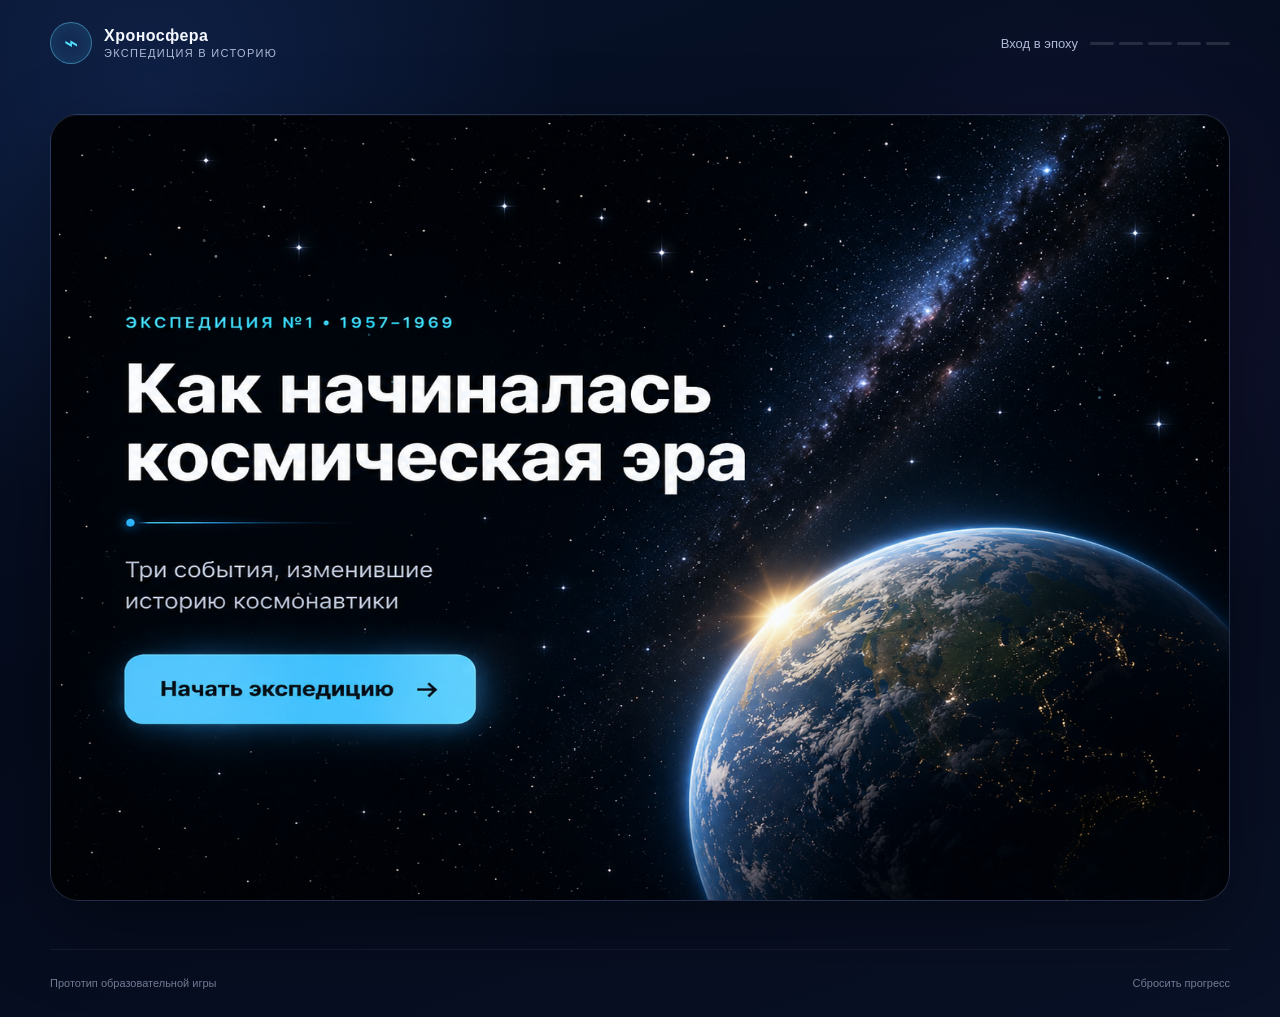
==== index.html @ ce8cab20 "feat: complete Космическая эра expedition prototype Project: Хроносфера Milestone: Первая игровая эк" ====
<!DOCTYPE html>
<html lang="ru">
<head>
  <meta charset="UTF-8">
  <meta name="viewport" content="width=device-width, initial-scale=1.0">
  <meta name="theme-color" content="#07122b">
  <meta
    name="description"
    content="Образовательное путешествие по событиям Космической эры"
  >
  <title>Космическая эра — путешествие во времени</title>
  <link rel="stylesheet" href="css/styles.css">
</head>
<body>
  <div class="space-background" aria-hidden="true">
    <span class="star-field star-field--near"></span>
    <span class="star-field star-field--far"></span>
    <span class="space-glow"></span>
  </div>

  <header class="topbar">
    <a class="brand" href="#/" aria-label="На главный экран">
      <span class="brand__mark" aria-hidden="true">⌁</span>
      <span>
        <strong>Хроносфера</strong>
        <small>экспедиция в историю</small>
      </span>
    </a>
    <div class="topbar__progress" id="header-progress" aria-live="polite"></div>
  </header>

  <main id="app" class="app" tabindex="-1"></main>

  <footer class="footer">
    <span>Прототип образовательной игры</span>
    <button class="text-button" id="reset-progress" type="button">
      Сбросить прогресс
    </button>
  </footer>

  <div
    class="toast"
    id="toast"
    role="status"
    aria-live="polite"
    aria-atomic="true"
  ></div>

  <script src="js/data.js"></script>
  <script src="js/storage.js"></script>
  <script src="js/app.js"></script>
</body>
</html>
---- css/styles.css ----
:root {
  color-scheme: dark;
  --bg: #050b1c;
  --panel: rgba(13, 25, 54, 0.82);
  --panel-strong: #101f42;
  --line: rgba(167, 199, 255, 0.18);
  --text: #f5f8ff;
  --muted: #aebbd7;
  --blue: #76a9ff;
  --cyan: #52e1ff;
  --violet: #a687ff;
  --gold: #ffd56a;
  --success: #65e6b4;
  --danger: #ff8f9d;
  --shadow: 0 28px 80px rgba(0, 0, 0, 0.35);
  --radius: 28px;
  --radius-small: 16px;
  font-family:
    Inter, "Segoe UI", Roboto, Helvetica, Arial, sans-serif;
}

* {
  box-sizing: border-box;
}

html {
  min-width: 320px;
  min-height: 100%;
  background: var(--bg);
}

body {
  min-height: 100vh;
  margin: 0;
  overflow-x: hidden;
  color: var(--text);
  background:
    radial-gradient(circle at 12% 10%, rgba(48, 92, 190, 0.2), transparent 28%),
    radial-gradient(circle at 85% 30%, rgba(107, 70, 190, 0.14), transparent 26%),
    linear-gradient(160deg, #07132b 0%, #050b1c 48%, #091126 100%);
}

button,
a {
  font: inherit;
}

button {
  color: inherit;
}

button:focus-visible,
a:focus-visible {
  outline: 3px solid var(--cyan);
  outline-offset: 3px;
}

.space-background {
  position: fixed;
  z-index: -1;
  inset: 0;
  overflow: hidden;
  pointer-events: none;
}

.star-field,
.star-field::before,
.star-field::after {
  position: absolute;
  inset: 0;
  content: "";
  background-repeat: repeat;
}

.star-field--near {
  opacity: 0.72;
  background-image:
    radial-gradient(circle, white 0 1px, transparent 1.5px),
    radial-gradient(circle, #8eeaff 0 1px, transparent 1.5px);
  background-position: 0 0, 60px 80px;
  background-size: 145px 145px, 210px 210px;
  animation: drift 65s linear infinite;
}

.star-field--far {
  opacity: 0.32;
  background-image: radial-gradient(circle, #fff 0 0.6px, transparent 1px);
  background-size: 70px 70px;
  animation: drift 110s linear infinite reverse;
}

.space-glow {
  position: absolute;
  width: 38rem;
  height: 38rem;
  right: -16rem;
  bottom: -18rem;
  border-radius: 50%;
  background: rgba(57, 95, 199, 0.2);
  filter: blur(70px);
}

.topbar,
.footer,
.app {
  width: min(1180px, calc(100% - 40px));
  margin-inline: auto;
}

.topbar {
  min-height: 86px;
  display: flex;
  align-items: center;
  justify-content: space-between;
  gap: 24px;
}

.brand {
  display: inline-flex;
  align-items: center;
  gap: 12px;
  color: var(--text);
  text-decoration: none;
}

.brand__mark {
  width: 42px;
  height: 42px;
  display: grid;
  place-items: center;
  border: 1px solid rgba(103, 218, 255, 0.45);
  border-radius: 50%;
  color: var(--cyan);
  background: rgba(65, 143, 219, 0.12);
  box-shadow: inset 0 0 18px rgba(82, 225, 255, 0.1);
  font-size: 24px;
}

.brand strong,
.brand small {
  display: block;
}

.brand strong {
  letter-spacing: 0.03em;
}

.brand small {
  margin-top: 2px;
  color: var(--muted);
  font-size: 11px;
  letter-spacing: 0.12em;
  text-transform: uppercase;
}

.topbar__progress {
  display: flex;
  align-items: center;
  gap: 12px;
  color: var(--muted);
  font-size: 13px;
}

.progress-track {
  display: flex;
  gap: 5px;
}

.progress-track i {
  width: 24px;
  height: 3px;
  border-radius: 4px;
  background: rgba(255, 255, 255, 0.13);
}

.progress-track i.is-active {
  background: linear-gradient(90deg, var(--blue), var(--cyan));
  box-shadow: 0 0 10px rgba(82, 225, 255, 0.3);
}

.saved-mark {
  width: 24px;
  height: 24px;
  display: grid;
  place-items: center;
  border-radius: 50%;
  color: var(--success);
  background: rgba(101, 230, 180, 0.1);
}

.app {
  min-height: calc(100vh - 154px);
  display: grid;
  align-items: center;
  padding: 28px 0 48px;
  outline: none;
}

.panel {
  border: 1px solid var(--line);
  border-radius: var(--radius);
  background:
    linear-gradient(135deg, rgba(21, 42, 83, 0.82), rgba(9, 18, 41, 0.9));
  box-shadow: var(--shadow), inset 0 1px rgba(255, 255, 255, 0.04);
  backdrop-filter: blur(18px);
}

.panel--hero {
  overflow: hidden;
}

.hero {
  position: relative;
  min-height: 580px;
  display: grid;
  grid-template-columns: 1.08fr 0.92fr;
  align-items: center;
  padding: clamp(34px, 6vw, 76px);
}

.hero::before {
  position: absolute;
  width: 30rem;
  height: 30rem;
  top: -16rem;
  left: -10rem;
  border-radius: 50%;
  content: "";
  background: rgba(43, 124, 255, 0.14);
  filter: blur(35px);
}

.hero__content {
  position: relative;
  z-index: 2;
}

.eyebrow {
  margin: 0 0 14px;
  color: var(--cyan);
  font-size: 12px;
  font-weight: 750;
  letter-spacing: 0.16em;
  text-transform: uppercase;
}

h1,
h2,
h3,
p {
  text-wrap: pretty;
}

h1,
h2,
h3 {
  margin-top: 0;
}

.hero h1 {
  max-width: 650px;
  margin-bottom: 18px;
  font-size: clamp(46px, 7vw, 82px);
  line-height: 0.98;
  letter-spacing: -0.045em;
}

.hero__subtitle {
  max-width: 610px;
  margin: 0 0 18px;
  color: #d9e4fb;
  font-size: clamp(19px, 2.2vw, 26px);
  line-height: 1.35;
}

.hero__intro {
  max-width: 590px;
  margin: 0 0 32px;
  color: var(--muted);
  font-size: 16px;
  line-height: 1.65;
}

.button {
  min-height: 50px;
  display: inline-flex;
  align-items: center;
  justify-content: center;
  gap: 12px;
  padding: 0 24px;
  border: 1px solid transparent;
  border-radius: 14px;
  cursor: pointer;
  font-weight: 750;
  line-height: 1.2;
  transition:
    transform 180ms ease,
    box-shadow 180ms ease,
    border-color 180ms ease,
    background 180ms ease;
}

.button:hover {
  transform: translateY(-2px);
}

.button:active {
  transform: translateY(0);
}

.button--primary {
  color: #061020;
  background: linear-gradient(135deg, #f8fbff, #80e6ff);
  box-shadow: 0 12px 32px rgba(82, 191, 255, 0.2);
}

.button--primary:hover {
  box-shadow: 0 16px 38px rgba(82, 191, 255, 0.32);
}

.button--secondary {
  border-color: rgba(160, 195, 255, 0.28);
  background: rgba(90, 132, 206, 0.1);
}

.button--secondary:hover {
  border-color: rgba(160, 195, 255, 0.5);
  background: rgba(90, 132, 206, 0.18);
}

.button--signal {
  color: #061020;
  background: linear-gradient(135deg, var(--gold), #fff0a8);
  box-shadow: 0 12px 36px rgba(255, 213, 106, 0.16);
}

.button--large {
  min-height: 58px;
  padding-inline: 30px;
  border-radius: 16px;
}

.button--compact {
  min-height: 42px;
  flex: 0 0 auto;
  padding-inline: 18px;
  color: var(--text);
  border-color: rgba(255, 255, 255, 0.15);
  background: rgba(255, 255, 255, 0.07);
}

.journey-summary {
  display: flex;
  flex-wrap: wrap;
  gap: 22px;
  margin-top: 34px;
  color: var(--muted);
  font-size: 13px;
}

.journey-summary span {
  display: flex;
  align-items: baseline;
  gap: 6px;
}

.journey-summary b {
  color: var(--text);
  font-size: 18px;
}

.portal {
  position: relative;
  width: min(33vw, 390px);
  aspect-ratio: 1;
  justify-self: center;
  display: grid;
  place-items: center;
  isolation: isolate;
}

.portal::before {
  position: absolute;
  inset: 11%;
  border-radius: 50%;
  content: "";
  background:
    radial-gradient(circle, rgba(116, 226, 255, 0.24), rgba(42, 57, 132, 0.17) 42%, transparent 70%);
  filter: blur(7px);
  box-shadow:
    0 0 90px rgba(91, 164, 255, 0.26),
    inset 0 0 55px rgba(134, 92, 255, 0.2);
}

.portal__ring {
  position: absolute;
  border-radius: 50%;
}

.portal__ring--outer {
  inset: 3%;
  border: 1px solid rgba(104, 219, 255, 0.42);
  box-shadow:
    inset 0 0 20px rgba(82, 225, 255, 0.18),
    0 0 16px rgba(82, 225, 255, 0.14);
  animation: spin 18s linear infinite;
}

.portal__ring--outer::before,
.portal__ring--outer::after {
  position: absolute;
  width: 10px;
  height: 10px;
  border-radius: 50%;
  content: "";
  background: var(--cyan);
  box-shadow: 0 0 14px var(--cyan);
}

.portal__ring--outer::before {
  top: 12%;
  left: 17%;
}

.portal__ring--outer::after {
  right: 4%;
  bottom: 29%;
}

.portal__ring--inner {
  inset: 18%;
  border: 8px double rgba(137, 143, 255, 0.25);
  border-left-color: rgba(82, 225, 255, 0.65);
  border-right-color: rgba(166, 135, 255, 0.65);
  animation: spin 10s linear infinite reverse;
}

.portal__core {
  position: relative;
  width: 45%;
  aspect-ratio: 1;
  display: grid;
  place-content: center;
  border: 1px solid rgba(255, 255, 255, 0.12);
  border-radius: 50%;
  text-align: center;
  background: radial-gradient(circle at 38% 32%, #244b88, #09142e 68%);
  box-shadow:
    inset -20px -22px 35px rgba(0, 0, 0, 0.25),
    0 0 40px rgba(87, 151, 255, 0.25);
}

.portal__core span,
.portal__core small {
  display: block;
}

.portal__core span {
  color: #fff;
  font-size: clamp(32px, 4vw, 52px);
  font-weight: 800;
  letter-spacing: -0.04em;
}

.portal__core small {
  margin-top: 4px;
  color: var(--cyan);
  font-size: 10px;
  letter-spacing: 0.12em;
  text-transform: uppercase;
}

.portal__satellite {
  position: absolute;
  top: 8%;
  right: 20%;
  color: var(--gold);
  filter: drop-shadow(0 0 8px rgba(255, 213, 106, 0.8));
  animation: float 4s ease-in-out infinite;
}

.learning-layout {
  width: 100%;
  display: grid;
  grid-template-columns: minmax(0, 0.9fr) minmax(430px, 1.1fr);
  align-items: center;
  gap: clamp(36px, 7vw, 90px);
}

.event-copy h1 {
  max-width: 630px;
  margin-bottom: 22px;
  font-size: clamp(34px, 4.5vw, 58px);
  line-height: 1.07;
  letter-spacing: -0.035em;
}

.event-copy > p {
  max-width: 620px;
  margin: 0;
  color: #c7d3ec;
  font-size: clamp(17px, 1.8vw, 20px);
  line-height: 1.65;
}

.event-heading {
  display: flex;
  align-items: center;
  gap: 12px;
  margin-bottom: 24px;
}

.year-chip,
.step-chip,
.question-type {
  display: inline-flex;
  align-items: center;
  min-height: 32px;
  padding: 0 12px;
  border-radius: 999px;
  font-size: 12px;
  font-weight: 750;
  letter-spacing: 0.07em;
  text-transform: uppercase;
}

.year-chip {
  color: #091126;
  background: var(--gold);
}

.step-chip,
.question-type {
  color: var(--cyan);
  border: 1px solid rgba(82, 225, 255, 0.2);
  background: rgba(82, 225, 255, 0.07);
}

.learning-action {
  margin-top: 32px;
}

.action-prompt {
  margin-bottom: 14px;
  color: var(--muted);
  font-size: 13px;
}

.discovery-card {
  max-width: 640px;
  display: flex;
  gap: 16px;
  margin-bottom: 22px;
  padding: 18px;
  border: 1px solid rgba(101, 230, 180, 0.22);
  border-radius: var(--radius-small);
  background: rgba(70, 180, 151, 0.08);
  animation: reveal 450ms ease both;
}

.discovery-card__icon {
  flex: 0 0 auto;
  color: var(--success);
  font-size: 22px;
}

.discovery-card small {
  display: block;
  margin-bottom: 5px;
  color: var(--success);
  font-size: 11px;
  font-weight: 750;
  letter-spacing: 0.1em;
  text-transform: uppercase;
}

.discovery-card p {
  margin: 0;
  color: #dbe8ef;
  line-height: 1.5;
}

.visual-column {
  min-width: 0;
}

.event-visual {
  position: relative;
  min-height: 500px;
  overflow: hidden;
  border: 1px solid var(--line);
  border-radius: var(--radius);
  background:
    radial-gradient(circle at 62% 30%, rgba(85, 122, 214, 0.18), transparent 28%),
    linear-gradient(145deg, rgba(17, 35, 73, 0.88), rgba(6, 12, 29, 0.96));
  box-shadow: var(--shadow);
  isolation: isolate;
}

.visual-stars {
  position: absolute;
  inset: 0;
  opacity: 0.75;
  background-image:
    radial-gradient(circle, #fff 0 1px, transparent 1.4px),
    radial-gradient(circle, #9cf2ff 0 1px, transparent 1.5px);
  background-position: 15px 24px, 70px 110px;
  background-size: 120px 120px, 190px 190px;
}

.earth {
  position: absolute;
  width: 300px;
  height: 300px;
  right: -42px;
  bottom: -60px;
  border-radius: 50%;
  background:
    radial-gradient(ellipse at 36% 28%, #93e4dc 0 5%, transparent 6%),
    radial-gradient(ellipse at 55% 57%, #4bba95 0 9%, transparent 10%),
    radial-gradient(ellipse at 35% 53%, #6dccaa 0 13%, transparent 14%),
    radial-gradient(circle at 38% 32%, #55b9e8, #24538c 58%, #101e49 100%);
  box-shadow:
    -18px -16px 50px rgba(76, 193, 255, 0.24),
    inset -45px -35px 55px rgba(2, 5, 20, 0.55);
}

.orbit {
  position: absolute;
  width: 410px;
  height: 210px;
  right: -56px;
  bottom: 55px;
  border: 1px solid rgba(164, 224, 255, 0.35);
  border-radius: 50%;
  transform: rotate(-27deg);
}

.satellite {
  position: absolute;
  z-index: 2;
  top: 25%;
  left: 18%;
  width: 64px;
  height: 36px;
  display: grid;
  place-items: center;
  color: var(--gold);
  border: 1px solid rgba(255, 226, 143, 0.5);
  background: #24355a;
  box-shadow: 0 0 22px rgba(255, 213, 106, 0.22);
  font-size: 27px;
  transform: rotate(-10deg);
}

.satellite::before,
.satellite::after {
  position: absolute;
  width: 44px;
  height: 24px;
  content: "";
  border: 1px solid rgba(100, 201, 255, 0.45);
  background:
    linear-gradient(90deg, transparent 47%, rgba(255, 255, 255, 0.25) 49% 51%, transparent 53%),
    #163a69;
}

.satellite::before {
  left: -48px;
}

.satellite::after {
  right: -48px;
}

.visual--satellite.is-activated .satellite {
  animation: satellite-flight 1.7s cubic-bezier(0.3, 0.7, 0.2, 1) both;
}

.satellite-lesson {
  width: 100%;
}

.satellite-scene {
  position: relative;
  width: 100%;
  min-height: clamp(590px, 74vh, 760px);
  overflow: hidden;
  border: 1px solid rgba(113, 178, 255, 0.26);
  border-radius: 32px;
  background:
    radial-gradient(circle at 64% 44%, rgba(51, 150, 255, 0.25), transparent 30%),
    radial-gradient(circle at 14% 76%, rgba(129, 78, 223, 0.17), transparent 25%),
    linear-gradient(145deg, #0a1a3c, #040916 68%);
  box-shadow:
    0 34px 100px rgba(0, 0, 0, 0.42),
    inset 0 1px rgba(255, 255, 255, 0.06);
  isolation: isolate;
}

.satellite-scene::after {
  position: absolute;
  z-index: -1;
  inset: 0;
  content: "";
  background: linear-gradient(90deg, rgba(4, 9, 22, 0.25), transparent 48%);
  pointer-events: none;
}

.scene-stars {
  position: absolute;
  z-index: -3;
  inset: 0;
  opacity: 0.8;
  background-image:
    radial-gradient(circle, #fff 0 1px, transparent 1.5px),
    radial-gradient(circle, #8deeff 0 1.2px, transparent 1.7px),
    radial-gradient(circle, rgba(255, 215, 120, 0.9) 0 0.8px, transparent 1.3px);
  background-position: 14px 22px, 68px 110px, 120px 40px;
  background-size: 138px 138px, 220px 220px, 184px 184px;
}

.scene-nebula {
  position: absolute;
  z-index: -2;
  width: 48%;
  height: 74%;
  right: -8%;
  top: -22%;
  border-radius: 50%;
  opacity: 0.45;
  background: linear-gradient(135deg, #355cc1, #843eb1);
  filter: blur(80px);
}

.scene-year {
  position: absolute;
  z-index: 4;
  top: clamp(28px, 5vw, 58px);
  left: clamp(24px, 5vw, 64px);
  pointer-events: none;
}

.scene-year small,
.scene-year strong {
  display: block;
}

.scene-year small {
  margin: 0 0 4px 8px;
  color: var(--cyan);
  font-size: 11px;
  font-weight: 800;
  letter-spacing: 0.22em;
  text-transform: uppercase;
}

.scene-year strong {
  color: #fff;
  font-size: clamp(92px, 15vw, 176px);
  font-weight: 850;
  line-height: 0.82;
  letter-spacing: -0.075em;
  text-shadow:
    0 0 35px rgba(85, 189, 255, 0.22),
    0 8px 30px rgba(0, 0, 0, 0.35);
}

.scene-earth {
  position: absolute;
  z-index: 1;
  width: clamp(360px, 49vw, 620px);
  aspect-ratio: 1;
  left: 61%;
  top: 48%;
  overflow: hidden;
  border: 2px solid rgba(169, 233, 255, 0.62);
  border-radius: 50%;
  background:
    radial-gradient(circle at 32% 22%, rgba(255, 255, 255, 0.35), transparent 3%),
    radial-gradient(circle at 37% 31%, #6ad5ef, #2478c5 53%, #102c72 78%, #071430);
  box-shadow:
    -24px -18px 80px rgba(80, 203, 255, 0.42),
    0 0 0 10px rgba(86, 206, 255, 0.035),
    0 0 90px rgba(42, 120, 255, 0.32),
    inset -80px -45px 100px rgba(2, 5, 25, 0.67);
  transform: translate(-50%, -50%);
}

.scene-earth::before {
  position: absolute;
  inset: -3%;
  border: 11px solid rgba(134, 226, 255, 0.25);
  border-radius: 50%;
  content: "";
  filter: blur(7px);
}

.scene-earth__land {
  position: absolute;
  display: block;
  background: linear-gradient(135deg, #b7db7a, #47a477 67%, #277467);
  box-shadow: inset -12px -8px 20px rgba(23, 84, 67, 0.35);
  filter: drop-shadow(0 3px 3px rgba(0, 44, 71, 0.2));
}

.scene-earth__land--one {
  width: 42%;
  height: 33%;
  top: 22%;
  left: 18%;
  border-radius: 48% 52% 56% 44% / 37% 43% 57% 63%;
  clip-path: polygon(3% 33%, 23% 4%, 56% 12%, 73% 0, 100% 22%, 79% 48%, 86% 73%, 59% 100%, 35% 79%, 8% 87%, 19% 56%);
  transform: rotate(-8deg);
}

.scene-earth__land--two {
  width: 27%;
  height: 37%;
  right: 17%;
  bottom: 16%;
  border-radius: 52% 48% 60% 40%;
  clip-path: polygon(24% 0, 87% 8%, 100% 37%, 76% 58%, 62% 100%, 29% 76%, 0 45%);
  transform: rotate(15deg);
}

.scene-earth__cloud {
  position: absolute;
  width: 70%;
  height: 24%;
  left: 3%;
  top: 37%;
  border-top: 10px solid rgba(255, 255, 255, 0.42);
  border-radius: 50%;
  opacity: 0.62;
  filter: blur(3px);
  transform: rotate(18deg);
}

.scene-orbit {
  position: absolute;
  z-index: 3;
  width: min(75%, 820px);
  height: 60%;
  left: 61%;
  top: 48%;
  border: 2px dashed rgba(131, 230, 255, 0.62);
  border-radius: 50%;
  box-shadow:
    0 0 16px rgba(82, 225, 255, 0.18),
    inset 0 0 18px rgba(82, 225, 255, 0.1);
  transform: translate(-50%, -50%);
  transition:
    border-color 180ms ease,
    box-shadow 180ms ease,
    filter 180ms ease;
  pointer-events: none;
}

.scene-orbit::before,
.scene-orbit::after {
  position: absolute;
  width: 9px;
  height: 9px;
  border-radius: 50%;
  content: "";
  background: #baf5ff;
  box-shadow: 0 0 14px var(--cyan);
}

.scene-orbit::before {
  left: 8%;
  top: 25%;
}

.scene-orbit::after {
  right: 8%;
  bottom: 25%;
}

.scene-orbit > span {
  position: absolute;
  inset: -8px;
  border: 1px solid rgba(82, 225, 255, 0.12);
  border-radius: inherit;
}

.satellite-scene.is-drop-ready .scene-orbit {
  border-color: var(--gold);
  box-shadow:
    0 0 30px rgba(255, 213, 106, 0.5),
    inset 0 0 24px rgba(255, 213, 106, 0.17);
  filter: brightness(1.35);
}

.scene-satellite {
  width: clamp(116px, 14vw, 168px);
  height: clamp(48px, 6vw, 66px);
  display: flex;
  align-items: center;
  justify-content: center;
}

button.scene-satellite {
  position: absolute;
  z-index: 8;
  left: 7%;
  bottom: 14%;
  padding: 0;
  border: 0;
  cursor: grab;
  background: transparent;
  filter: drop-shadow(0 10px 16px rgba(0, 0, 0, 0.42));
  touch-action: none;
  user-select: none;
}

button.scene-satellite:hover {
  filter:
    drop-shadow(0 0 10px rgba(82, 225, 255, 0.5))
    drop-shadow(0 10px 16px rgba(0, 0, 0, 0.42));
}

button.scene-satellite.is-dragging {
  z-index: 12;
  cursor: grabbing;
  filter:
    drop-shadow(0 0 16px rgba(255, 213, 106, 0.65))
    drop-shadow(0 14px 20px rgba(0, 0, 0, 0.5));
  transform: scale(1.08);
}

button.scene-satellite.is-returning {
  transition:
    left 360ms cubic-bezier(0.2, 0.8, 0.2, 1),
    top 360ms cubic-bezier(0.2, 0.8, 0.2, 1);
}

.scene-satellite__panel {
  position: relative;
  width: 34%;
  height: 62%;
  flex: 0 0 auto;
  border: 2px solid #69cffa;
  background:
    linear-gradient(90deg, transparent 47%, rgba(255, 255, 255, 0.35) 49% 51%, transparent 53%),
    linear-gradient(#2166a8 47%, #80ddfa 49% 52%, #1c568e 54%);
  box-shadow: inset 0 0 12px rgba(72, 199, 255, 0.26);
}

.scene-satellite__panel--left {
  transform: perspective(80px) rotateY(-9deg);
}

.scene-satellite__panel--right {
  transform: perspective(80px) rotateY(9deg);
}

.scene-satellite__body {
  position: relative;
  width: 31%;
  height: 82%;
  flex: 0 0 auto;
  border: 2px solid #fff0a9;
  border-radius: 42% 42% 28% 28%;
  background: linear-gradient(90deg, #7f724e, #f3d16f 46%, #867548);
  box-shadow: 0 0 16px rgba(255, 213, 106, 0.4);
}

.scene-satellite__body i {
  position: absolute;
  width: 33%;
  aspect-ratio: 1;
  left: 50%;
  top: 24%;
  border: 2px solid #15264a;
  border-radius: 50%;
  background: #77ddff;
  box-shadow: inset 2px 2px 3px rgba(255, 255, 255, 0.5);
  transform: translateX(-50%);
}

.scene-satellite__antenna {
  position: absolute;
  width: 19%;
  height: 2px;
  right: 26%;
  top: 2%;
  background: #effaff;
  transform: rotate(-42deg);
  transform-origin: right center;
}

.scene-satellite__antenna::before {
  position: absolute;
  width: 6px;
  height: 6px;
  left: -4px;
  top: -2px;
  border-radius: 50%;
  content: "";
  background: var(--gold);
  box-shadow: 0 0 8px var(--gold);
}

.scene-task {
  position: absolute;
  z-index: 5;
  left: 8%;
  bottom: 5%;
  display: flex;
  align-items: center;
  gap: 10px;
  color: #e9f7ff;
  pointer-events: none;
}

.scene-task > span {
  width: 33px;
  height: 33px;
  display: grid;
  place-items: center;
  border: 1px solid rgba(82, 225, 255, 0.4);
  border-radius: 50%;
  color: var(--cyan);
  background: rgba(82, 225, 255, 0.08);
  animation: task-pulse 1.8s ease-in-out infinite;
}

.scene-task strong,
.scene-task small {
  display: block;
}

.scene-task strong {
  font-size: 14px;
}

.scene-task small {
  margin-top: 2px;
  color: var(--muted);
  font-size: 11px;
}

.scene-task.is-reminding small {
  color: var(--gold);
}

.orbiting-satellite {
  position: absolute;
  z-index: 7;
  width: min(75%, 820px);
  height: 60%;
  left: 61%;
  top: 48%;
  transform: translate(-50%, -50%);
  pointer-events: none;
}

.scene-satellite--orbiting {
  position: absolute;
  left: 42%;
  top: -2%;
  width: clamp(88px, 10vw, 126px);
  height: clamp(38px, 4vw, 50px);
  offset-path: ellipse(48% 47% at 50% 50%);
  animation: scene-orbit-flight 7s linear infinite;
  filter:
    drop-shadow(0 0 12px rgba(255, 213, 106, 0.65))
    drop-shadow(0 8px 12px rgba(0, 0, 0, 0.4));
}

.scene-success {
  position: absolute;
  z-index: 10;
  left: clamp(18px, 4vw, 48px);
  right: clamp(18px, 4vw, 48px);
  bottom: clamp(18px, 4vw, 38px);
  display: flex;
  align-items: center;
  justify-content: space-between;
  gap: 24px;
  padding: 20px 22px;
  border: 1px solid rgba(101, 230, 180, 0.4);
  border-radius: 18px;
  background: rgba(6, 24, 37, 0.88);
  box-shadow:
    0 18px 45px rgba(0, 0, 0, 0.35),
    inset 0 1px rgba(255, 255, 255, 0.06);
  backdrop-filter: blur(16px);
  animation: scene-success-in 500ms cubic-bezier(0.2, 0.8, 0.2, 1) both;
}

.scene-success strong {
  display: block;
  color: #f2fbff;
  font-size: clamp(18px, 2.4vw, 28px);
  letter-spacing: -0.02em;
}

.scene-success strong b {
  color: var(--gold);
  font-size: 1.15em;
}

.scene-success p {
  margin: 6px 0 0;
  color: var(--cyan);
  font-size: clamp(14px, 1.7vw, 18px);
  font-weight: 750;
}

.scene-next {
  min-height: 48px;
  flex: 0 0 auto;
  padding: 0 18px;
  border: 1px solid rgba(151, 230, 255, 0.4);
  border-radius: 13px;
  cursor: pointer;
  color: #061020;
  background: linear-gradient(135deg, #f8fbff, #80e6ff);
  font-weight: 800;
}

.scene-next:hover {
  box-shadow: 0 8px 24px rgba(82, 225, 255, 0.24);
  transform: translateY(-1px);
}

.earth--low {
  width: 600px;
  height: 330px;
  right: 50%;
  bottom: -260px;
  transform: translateX(50%);
}

.rocket {
  position: absolute;
  z-index: 3;
  width: 44px;
  height: 118px;
  left: 50%;
  bottom: 70px;
  border-radius: 50% 50% 18% 18%;
  background:
    radial-gradient(circle at 50% 28%, #86dfff 0 7px, #1d446d 8px 10px, transparent 11px),
    linear-gradient(90deg, #97a8bc, #f5f8ff 45%, #a6b8ca);
  box-shadow: 0 0 20px rgba(201, 228, 255, 0.22);
  transform: translateX(-50%);
}

.rocket::before,
.rocket::after {
  position: absolute;
  bottom: 2px;
  width: 24px;
  height: 38px;
  content: "";
  background: #c75b5d;
}

.rocket::before {
  left: -15px;
  clip-path: polygon(100% 0, 100% 100%, 0 100%);
}

.rocket::after {
  right: -15px;
  clip-path: polygon(0 0, 100% 100%, 0 100%);
}

.rocket i {
  position: absolute;
  top: -16px;
  left: 10px;
  width: 24px;
  height: 30px;
  border-radius: 50% 50% 0 0;
  background: #e1e7ef;
  transform: rotate(45deg);
}

.rocket-trail {
  position: absolute;
  width: 28px;
  height: 85px;
  left: 50%;
  bottom: -5px;
  opacity: 0.35;
  background: linear-gradient(var(--gold), rgba(255, 111, 75, 0.5), transparent);
  filter: blur(5px);
  transform: translateX(-50%);
}

.visual--rocket.is-activated .rocket {
  animation: rocket-launch 1.6s cubic-bezier(0.32, 0.72, 0.2, 1) both;
}

.visual--rocket.is-activated .rocket-trail {
  animation: rocket-trail 1.6s ease both;
}

.moon-horizon {
  position: absolute;
  width: 140%;
  height: 62%;
  left: -20%;
  bottom: -28%;
  border-radius: 50% 50% 0 0;
  background:
    radial-gradient(circle at 30% 24%, #7e8290 0 8px, transparent 9px),
    radial-gradient(circle at 62% 18%, #6f7380 0 18px, transparent 19px),
    radial-gradient(circle at 80% 35%, #848793 0 12px, transparent 13px),
    linear-gradient(#b9bbc2, #6f727d);
  box-shadow: inset 0 28px 60px rgba(255, 255, 255, 0.08);
}

.astronaut {
  position: absolute;
  z-index: 2;
  left: 42%;
  bottom: 25%;
  width: 62px;
  height: 104px;
  padding-top: 8px;
  border: 5px solid #dfe5ed;
  border-radius: 42% 42% 25% 25%;
  color: #65b6dc;
  text-align: center;
  background: #aeb7c4;
  box-shadow: -12px 5px 28px rgba(0, 0, 0, 0.28);
  font-size: 25px;
}

.astronaut::before,
.astronaut::after {
  position: absolute;
  bottom: -28px;
  width: 17px;
  height: 40px;
  content: "";
  border-radius: 0 0 8px 8px;
  background: #dfe5ed;
}

.astronaut::before {
  left: 5px;
  transform: rotate(7deg);
}

.astronaut::after {
  right: 5px;
  transform: rotate(-13deg);
}

.footprint {
  position: absolute;
  z-index: 3;
  right: 22%;
  bottom: 18%;
  opacity: 0;
  color: #4b4f5a;
  font-size: 54px;
  transform: rotate(-20deg) scale(1.8);
}

.visual--moon.is-activated .astronaut {
  animation: moon-step 1.4s ease both;
}

.visual--moon.is-activated .footprint {
  animation: footprint 1.4s 0.65s ease both;
}

.visual-caption {
  min-height: 24px;
  margin: 14px 4px 0;
  color: var(--muted);
  font-size: 13px;
  text-align: center;
}

.timeline-screen {
  width: 100%;
  padding: clamp(30px, 5vw, 60px);
  text-align: center;
}

.section-heading {
  max-width: 700px;
  margin: 0 auto 38px;
}

.section-heading h1 {
  margin-bottom: 12px;
  font-size: clamp(36px, 5vw, 58px);
  letter-spacing: -0.04em;
}

.section-heading h2 {
  margin-bottom: 10px;
  font-size: clamp(28px, 4vw, 40px);
  letter-spacing: -0.03em;
}

.section-heading > p:last-child {
  color: var(--muted);
  line-height: 1.6;
}

.timeline {
  position: relative;
  display: grid;
  grid-template-columns: 1fr auto 1fr auto 1fr;
  align-items: center;
  gap: 18px;
  margin: 48px 0 36px;
}

.timeline::before {
  position: absolute;
  z-index: -1;
  top: 26px;
  left: 13%;
  right: 13%;
  height: 1px;
  content: "";
  background: linear-gradient(90deg, var(--blue), var(--cyan), var(--violet));
  opacity: 0.35;
}

.timeline-item {
  min-height: 248px;
  padding: 0 20px 22px;
  border: 1px solid rgba(255, 255, 255, 0.09);
  border-radius: 20px;
  background: rgba(255, 255, 255, 0.035);
}

.timeline-item__marker {
  width: fit-content;
  min-width: 74px;
  margin: -16px auto 18px;
  padding: 7px 14px;
  border-radius: 999px;
  color: #081126;
  background: var(--gold);
  box-shadow: 0 8px 25px rgba(255, 213, 106, 0.15);
  font-size: 15px;
  font-weight: 850;
}

.timeline-item__icon {
  width: 66px;
  height: 66px;
  display: grid;
  place-items: center;
  margin: 0 auto 16px;
  border: 1px solid rgba(118, 169, 255, 0.24);
  border-radius: 50%;
  color: var(--cyan);
  background: rgba(67, 111, 191, 0.11);
  font-size: 30px;
}

.timeline-item__icon--rocket {
  color: var(--gold);
}

.timeline-item__icon--moon {
  color: #d9dbe3;
}

.timeline-item h2 {
  margin-bottom: 10px;
  font-size: 19px;
}

.timeline-item p {
  margin: 0;
  color: var(--muted);
  font-size: 14px;
  line-height: 1.5;
}

.timeline-arrow {
  color: var(--cyan);
  font-size: 24px;
}

.sequence-callout {
  max-width: 760px;
  margin: 0 auto 30px;
  padding: 17px 22px;
  border: 1px solid rgba(82, 225, 255, 0.18);
  border-radius: 14px;
  color: #dbe9f6;
  background: rgba(82, 225, 255, 0.055);
}

.quiz-layout {
  width: 100%;
  display: grid;
  grid-template-columns: 280px minmax(0, 1fr);
  align-items: stretch;
  gap: 24px;
}

.mission-status {
  padding: 28px;
  border: 1px solid var(--line);
  border-radius: var(--radius);
  background: rgba(9, 20, 45, 0.72);
  box-shadow: var(--shadow);
}

.mission-status h2 {
  margin-bottom: 14px;
  font-size: 25px;
}

.mission-status > p:not(.eyebrow) {
  margin: 0 0 26px;
  color: var(--muted);
  font-size: 14px;
  line-height: 1.55;
}

.training-meter {
  height: 7px;
  margin: 28px 0 12px;
  overflow: hidden;
  border-radius: 99px;
  background: rgba(255, 255, 255, 0.08);
}

.training-meter span {
  height: 100%;
  display: block;
  border-radius: inherit;
  background: linear-gradient(90deg, var(--blue), var(--cyan));
  transition: width 350ms ease;
}

.mission-status > b {
  color: #dce9ff;
  font-size: 13px;
}

.adaptive-note {
  display: flex;
  align-items: center;
  gap: 10px;
  margin: 30px 0 0 !important;
  padding-top: 20px;
  border-top: 1px solid rgba(255, 255, 255, 0.08);
  color: var(--muted);
  font-size: 12px !important;
}

.adaptive-note > span {
  width: 32px;
  height: 32px;
  flex: 0 0 auto;
  display: grid;
  place-items: center;
  border-radius: 50%;
  color: var(--cyan);
  background: rgba(82, 225, 255, 0.08);
}

.adaptive-note small,
.adaptive-note b {
  display: block;
}

.adaptive-note small {
  color: var(--muted);
}

.adaptive-note b {
  margin-top: 3px;
  color: var(--text);
}

.question-card {
  min-height: 510px;
  padding: clamp(28px, 5vw, 56px);
}

.question-card h1 {
  max-width: 760px;
  margin: 22px 0 32px;
  font-size: clamp(28px, 4vw, 44px);
  line-height: 1.15;
  letter-spacing: -0.035em;
}

.answer-grid {
  display: grid;
  grid-template-columns: repeat(3, 1fr);
  gap: 12px;
}

.answer-option {
  min-height: 112px;
  padding: 18px;
  border: 1px solid rgba(158, 188, 241, 0.18);
  border-radius: 17px;
  cursor: pointer;
  color: #eaf1ff;
  background: rgba(255, 255, 255, 0.045);
  font-weight: 720;
  line-height: 1.35;
  transition:
    border-color 180ms ease,
    background 180ms ease,
    transform 180ms ease;
}

.answer-option:hover:not(:disabled) {
  transform: translateY(-3px);
  border-color: rgba(82, 225, 255, 0.52);
  background: rgba(82, 225, 255, 0.08);
}

.answer-option:disabled {
  cursor: default;
}

.answer-option.is-correct {
  border-color: rgba(101, 230, 180, 0.55);
  background: rgba(101, 230, 180, 0.12);
}

.answer-option.is-wrong {
  border-color: rgba(255, 143, 157, 0.45);
  background: rgba(255, 143, 157, 0.1);
}

.order-list {
  display: grid;
  gap: 10px;
  margin-bottom: 20px;
}

.order-card {
  min-height: 72px;
  display: grid;
  grid-template-columns: auto 1fr auto;
  align-items: center;
  gap: 16px;
  padding: 12px 14px;
  border: 1px solid rgba(158, 188, 241, 0.16);
  border-radius: 15px;
  background: rgba(255, 255, 255, 0.04);
}

.order-card__number {
  width: 36px;
  height: 36px;
  display: grid;
  place-items: center;
  border-radius: 50%;
  color: var(--cyan);
  background: rgba(82, 225, 255, 0.08);
  font-weight: 800;
}

.order-card b,
.order-card small {
  display: block;
}

.order-card small {
  margin-top: 3px;
  color: var(--muted);
  font-size: 11px;
}

.order-controls {
  display: flex;
  gap: 6px;
}

.order-controls button {
  width: 36px;
  height: 36px;
  border: 1px solid rgba(255, 255, 255, 0.12);
  border-radius: 9px;
  cursor: pointer;
  background: rgba(255, 255, 255, 0.05);
}

.order-controls button:hover:not(:disabled) {
  border-color: rgba(82, 225, 255, 0.4);
  background: rgba(82, 225, 255, 0.1);
}

.order-controls button:disabled {
  opacity: 0.3;
  cursor: default;
}

.feedback {
  display: grid;
  grid-template-columns: auto 1fr auto;
  align-items: center;
  gap: 15px;
  margin-top: 24px;
  padding: 16px;
  border: 1px solid rgba(255, 255, 255, 0.12);
  border-radius: 16px;
  animation: reveal 300ms ease both;
}

.feedback--correct {
  border-color: rgba(101, 230, 180, 0.25);
  background: rgba(101, 230, 180, 0.07);
}

.feedback--explain {
  border-color: rgba(255, 213, 106, 0.25);
  background: rgba(255, 213, 106, 0.06);
}

.feedback__icon {
  width: 38px;
  height: 38px;
  display: grid;
  place-items: center;
  border-radius: 50%;
  color: var(--success);
  background: rgba(101, 230, 180, 0.11);
  font-weight: 900;
}

.feedback--explain .feedback__icon {
  color: var(--gold);
  background: rgba(255, 213, 106, 0.1);
}

.feedback h3 {
  margin: 0 0 4px;
  font-size: 15px;
}

.feedback p {
  margin: 0;
  color: #cad6ed;
  font-size: 13px;
  line-height: 1.5;
}

.mission-status--challenge {
  background:
    linear-gradient(160deg, rgba(61, 38, 112, 0.35), rgba(9, 20, 45, 0.85));
}

.challenge-stat {
  display: flex;
  justify-content: space-between;
  margin-top: 12px;
  padding-bottom: 12px;
  border-bottom: 1px solid rgba(255, 255, 255, 0.08);
}

.challenge-stat span {
  color: var(--muted);
  font-size: 13px;
}

.challenge-stat b {
  font-size: 17px;
}

.lives {
  display: flex;
  gap: 9px;
  margin-top: 28px;
}

.life {
  color: var(--danger);
  filter: drop-shadow(0 0 7px rgba(255, 143, 157, 0.3));
  transition:
    opacity 250ms ease,
    transform 250ms ease;
}

.life.is-lost {
  opacity: 0.15;
  filter: none;
  transform: scale(0.75);
}

.completion-panel {
  width: min(720px, 100%);
  margin: auto;
  padding: clamp(36px, 7vw, 70px);
  text-align: center;
}

.completion-icon {
  width: 92px;
  height: 92px;
  display: grid;
  place-items: center;
  margin: 0 auto 24px;
  border: 1px solid rgba(82, 225, 255, 0.32);
  border-radius: 50%;
  color: var(--cyan);
  background: radial-gradient(circle, rgba(82, 225, 255, 0.14), transparent);
  box-shadow: 0 0 35px rgba(82, 225, 255, 0.12);
  font-size: 42px;
}

.completion-panel h1 {
  margin-bottom: 14px;
  font-size: clamp(34px, 5vw, 52px);
  letter-spacing: -0.04em;
}

.completion-panel > p:not(.eyebrow) {
  max-width: 570px;
  margin: 0 auto 28px;
  color: var(--muted);
  line-height: 1.6;
}

.challenge-rules {
  display: flex;
  justify-content: center;
  flex-wrap: wrap;
  gap: 8px;
  margin-bottom: 28px;
}

.challenge-rules span {
  padding: 8px 12px;
  border: 1px solid rgba(255, 255, 255, 0.1);
  border-radius: 99px;
  color: #d7e2f8;
  background: rgba(255, 255, 255, 0.04);
  font-size: 12px;
}

.result-strip {
  width: fit-content;
  display: flex;
  gap: 34px;
  margin: 22px auto 30px;
  padding: 14px 22px;
  border: 1px solid rgba(255, 255, 255, 0.1);
  border-radius: 14px;
  background: rgba(255, 255, 255, 0.035);
}

.result-strip span {
  min-width: 90px;
}

.result-strip small,
.result-strip b {
  display: block;
}

.result-strip small {
  color: var(--muted);
  font-size: 10px;
  letter-spacing: 0.08em;
  text-transform: uppercase;
}

.result-strip b {
  margin-top: 4px;
  font-size: 23px;
}

.button-row {
  display: flex;
  justify-content: center;
  flex-wrap: wrap;
  gap: 10px;
}

.reward-screen {
  width: 100%;
}

.reward-hero {
  display: grid;
  grid-template-columns: 210px 1fr;
  align-items: center;
  gap: 42px;
  padding: clamp(30px, 5vw, 58px);
}

.reward-hero h1 {
  margin-bottom: 14px;
  font-size: clamp(38px, 5vw, 62px);
  line-height: 1.05;
  letter-spacing: -0.045em;
}

.reward-hero p:not(.eyebrow, .badge-title) {
  max-width: 700px;
  color: var(--muted);
  line-height: 1.6;
}

.reward-hero .result-strip {
  margin: 22px 0 18px;
}

.badge {
  position: relative;
  width: 170px;
  height: 170px;
  display: grid;
  place-items: center;
  justify-self: center;
  border: 2px solid rgba(255, 213, 106, 0.5);
  border-radius: 50%;
  color: var(--gold);
  background:
    radial-gradient(circle, #33416d 0 36%, transparent 37%),
    conic-gradient(from 20deg, #273964, #68578e, #243966, #68578e, #273964);
  box-shadow:
    0 0 0 8px rgba(255, 213, 106, 0.06),
    0 22px 45px rgba(0, 0, 0, 0.3);
  animation: badge-arrival 800ms cubic-bezier(0.2, 0.8, 0.2, 1) both;
}

.badge::before,
.badge::after {
  position: absolute;
  z-index: -1;
  width: 52px;
  height: 86px;
  bottom: -54px;
  content: "";
  background: #3b5a94;
}

.badge::before {
  left: 28px;
  transform: rotate(12deg);
  clip-path: polygon(0 0, 100% 0, 76% 100%, 50% 76%, 18% 100%);
}

.badge::after {
  right: 28px;
  transform: rotate(-12deg);
  clip-path: polygon(0 0, 100% 0, 82% 100%, 50% 76%, 24% 100%);
}

.badge span {
  font-size: 63px;
  filter: drop-shadow(0 0 12px rgba(255, 213, 106, 0.32));
}

.badge i {
  position: absolute;
  inset: 12px;
  border: 1px dashed rgba(255, 239, 184, 0.5);
  border-radius: 50%;
}

.badge-title {
  color: #dbe5f8;
  font-size: 14px;
}

.album-section {
  margin-top: 52px;
}

.album-section .section-heading {
  margin-inline: 0;
}

.album-grid {
  display: grid;
  grid-template-columns: repeat(3, 1fr);
  gap: 18px;
}

.album-card {
  position: relative;
  min-height: 340px;
  overflow: hidden;
  padding: 28px;
  border: 1px solid var(--line);
  border-radius: 22px;
  background:
    radial-gradient(circle at 85% 15%, rgba(93, 148, 255, 0.17), transparent 25%),
    linear-gradient(155deg, rgba(19, 39, 79, 0.92), rgba(8, 17, 38, 0.94));
  box-shadow: 0 18px 55px rgba(0, 0, 0, 0.2);
  animation: reveal 500ms ease both;
}

.album-card:nth-child(2) {
  animation-delay: 100ms;
}

.album-card:nth-child(3) {
  animation-delay: 200ms;
}

.album-card__year {
  color: var(--gold);
  font-size: 28px;
  font-weight: 850;
  letter-spacing: -0.03em;
}

.album-card__symbol {
  width: 74px;
  height: 74px;
  display: grid;
  place-items: center;
  margin: 28px 0 22px;
  border: 1px solid rgba(82, 225, 255, 0.2);
  border-radius: 50%;
  color: var(--cyan);
  background: rgba(82, 225, 255, 0.07);
  font-size: 34px;
}

.album-card--rocket .album-card__symbol {
  color: var(--gold);
}

.album-card--moon .album-card__symbol {
  color: #e4e5eb;
}

.album-card h3 {
  margin-bottom: 10px;
  font-size: 20px;
}

.album-card p {
  margin: 0 0 38px;
  color: var(--muted);
  font-size: 13px;
  line-height: 1.55;
}

.album-card__status {
  position: absolute;
  left: 28px;
  bottom: 24px;
  color: var(--success);
  font-size: 12px;
  font-weight: 750;
}

.reward-actions {
  margin-top: 24px;
  text-align: center;
}

.footer {
  min-height: 68px;
  display: flex;
  align-items: center;
  justify-content: space-between;
  gap: 18px;
  border-top: 1px solid rgba(255, 255, 255, 0.06);
  color: rgba(174, 187, 215, 0.65);
  font-size: 11px;
}

.text-button {
  padding: 7px 0;
  border: 0;
  cursor: pointer;
  color: inherit;
  background: transparent;
}

.text-button:hover {
  color: var(--text);
}

.toast {
  position: fixed;
  z-index: 20;
  right: 24px;
  bottom: 24px;
  max-width: calc(100% - 48px);
  padding: 13px 17px;
  border: 1px solid rgba(101, 230, 180, 0.25);
  border-radius: 12px;
  opacity: 0;
  color: #dffbef;
  background: rgba(12, 37, 39, 0.94);
  box-shadow: 0 16px 40px rgba(0, 0, 0, 0.3);
  font-size: 13px;
  pointer-events: none;
  transform: translateY(12px);
  transition:
    opacity 180ms ease,
    transform 180ms ease;
}

.toast.is-visible {
  opacity: 1;
  transform: translateY(0);
}

@keyframes drift {
  to {
    transform: translate3d(-145px, 145px, 0);
  }
}

@keyframes spin {
  to {
    transform: rotate(360deg);
  }
}

@keyframes float {
  50% {
    transform: translateY(-8px);
  }
}

@keyframes reveal {
  from {
    opacity: 0;
    transform: translateY(10px);
  }
  to {
    opacity: 1;
    transform: translateY(0);
  }
}

@keyframes satellite-flight {
  0% {
    top: 68%;
    left: 6%;
    transform: scale(0.72) rotate(-26deg);
  }
  70% {
    top: 23%;
    left: 56%;
    transform: scale(1) rotate(7deg);
  }
  100% {
    top: 25%;
    left: 18%;
    transform: scale(1) rotate(-10deg);
  }
}

@keyframes task-pulse {
  50% {
    border-color: rgba(82, 225, 255, 0.8);
    box-shadow: 0 0 18px rgba(82, 225, 255, 0.24);
    transform: translate(3px, -3px);
  }
}

@keyframes scene-orbit-flight {
  from {
    offset-distance: 0%;
  }
  to {
    offset-distance: 100%;
  }
}

@keyframes scene-success-in {
  from {
    opacity: 0;
    transform: translateY(22px);
  }
  to {
    opacity: 1;
    transform: translateY(0);
  }
}

@keyframes rocket-launch {
  0% {
    bottom: 70px;
  }
  100% {
    bottom: 67%;
    transform: translateX(-50%) rotate(8deg);
  }
}

@keyframes rocket-trail {
  0% {
    height: 40px;
    opacity: 0.2;
  }
  100% {
    height: 260px;
    bottom: 22%;
    opacity: 0.78;
  }
}

@keyframes moon-step {
  0% {
    transform: translateX(-50px) rotate(-7deg);
  }
  70% {
    transform: translateX(18px) rotate(5deg);
  }
  100% {
    transform: translateX(0);
  }
}

@keyframes footprint {
  from {
    opacity: 0;
    transform: rotate(-20deg) scale(1.8);
  }
  to {
    opacity: 0.75;
    transform: rotate(-20deg) scale(1);
  }
}

@keyframes badge-arrival {
  from {
    opacity: 0;
    transform: scale(0.55) rotate(-15deg);
  }
  to {
    opacity: 1;
    transform: scale(1) rotate(0);
  }
}

@media (max-width: 920px) {
  .hero {
    min-height: auto;
    grid-template-columns: 1fr;
    gap: 54px;
  }

  .portal {
    width: min(70vw, 390px);
  }

  .learning-layout {
    grid-template-columns: 1fr;
  }

  .visual-column {
    grid-row: 1;
  }

  .event-visual {
    min-height: 390px;
  }

  .satellite-scene {
    min-height: 640px;
  }

  .scene-earth {
    width: min(58vw, 520px);
    left: 62%;
  }

  .scene-orbit,
  .orbiting-satellite {
    width: 88%;
    height: 56%;
    left: 62%;
  }

  .timeline {
    grid-template-columns: 1fr;
    gap: 10px;
  }

  .timeline::before {
    top: 8%;
    bottom: 8%;
    left: 50%;
    width: 1px;
    height: auto;
  }

  .timeline-item {
    position: relative;
    z-index: 1;
    width: min(480px, 100%);
    min-height: 0;
    margin-inline: auto;
    padding: 0 24px 24px;
    background: #101d3c;
  }

  .timeline-arrow {
    position: relative;
    z-index: 2;
    transform: rotate(90deg);
  }

  .quiz-layout {
    grid-template-columns: 1fr;
  }

  .mission-status {
    display: grid;
    grid-template-columns: 1fr auto;
    gap: 7px 20px;
  }

  .mission-status .eyebrow,
  .mission-status h2,
  .mission-status > p:not(.eyebrow),
  .training-meter,
  .adaptive-note,
  .lives {
    grid-column: 1 / -1;
  }

  .mission-status > p:not(.eyebrow) {
    margin-bottom: 8px;
  }

  .training-meter {
    margin-top: 12px;
  }

  .adaptive-note {
    margin-top: 10px !important;
  }

  .challenge-stat {
    display: block;
    border-bottom: 0;
  }

  .challenge-stat span,
  .challenge-stat b {
    display: block;
  }

  .challenge-stat b {
    margin-top: 3px;
  }

  .reward-hero {
    grid-template-columns: 1fr;
    text-align: center;
  }

  .reward-hero .result-strip {
    margin-inline: auto;
  }

  .album-grid {
    grid-template-columns: 1fr;
  }

  .album-card {
    min-height: 300px;
  }
}

@media (max-width: 640px) {
  .topbar,
  .footer,
  .app {
    width: min(100% - 24px, 1180px);
  }

  .topbar {
    min-height: 72px;
  }

  .brand small,
  .progress-track,
  .saved-mark {
    display: none;
  }

  .progress-label {
    max-width: 125px;
    text-align: right;
  }

  .app {
    min-height: calc(100vh - 128px);
    padding-top: 16px;
  }

  .hero {
    padding: 30px 22px;
    border-radius: 22px;
  }

  .hero h1 {
    font-size: 45px;
  }

  .journey-summary {
    gap: 14px;
  }

  .journey-summary span {
    width: calc(50% - 7px);
  }

  .event-heading {
    flex-wrap: wrap;
  }

  .event-copy h1 {
    font-size: 36px;
  }

  .satellite-scene {
    min-height: 560px;
    border-radius: 22px;
  }

  .scene-year {
    top: 28px;
    left: 20px;
  }

  .scene-year small {
    margin-left: 4px;
    font-size: 9px;
  }

  .scene-year strong {
    font-size: clamp(76px, 25vw, 108px);
  }

  .scene-earth {
    width: min(82vw, 370px);
    left: 66%;
    top: 46%;
  }

  .scene-orbit,
  .orbiting-satellite {
    width: 112%;
    height: 49%;
    left: 66%;
    top: 46%;
  }

  button.scene-satellite {
    left: 5%;
    bottom: 14%;
  }

  .scene-task {
    left: 6%;
    bottom: 4%;
  }

  .scene-success {
    left: 12px;
    right: 12px;
    bottom: 12px;
    align-items: stretch;
    flex-direction: column;
    gap: 13px;
    padding: 16px;
  }

  .scene-success strong {
    font-size: 17px;
  }

  .scene-success p {
    font-size: 14px;
  }

  .scene-next {
    width: 100%;
  }

  .event-visual {
    min-height: 320px;
  }

  .earth {
    width: 240px;
    height: 240px;
  }

  .earth--low {
    width: 460px;
  }

  .timeline-screen {
    padding: 34px 18px;
  }

  .question-card {
    min-height: 0;
    padding: 24px 18px;
  }

  .answer-grid {
    grid-template-columns: 1fr;
  }

  .answer-option {
    min-height: 70px;
  }

  .feedback {
    grid-template-columns: auto 1fr;
  }

  .feedback .button {
    grid-column: 1 / -1;
  }

  .order-card {
    grid-template-columns: auto 1fr;
  }

  .order-controls {
    grid-column: 1 / -1;
    justify-content: flex-end;
  }

  .completion-panel {
    padding: 34px 20px;
  }

  .button-row .button,
  .reward-actions .button {
    width: 100%;
  }

  .reward-hero {
    padding: 34px 20px;
  }

  .badge {
    width: 140px;
    height: 140px;
  }

  .result-strip {
    width: 100%;
    justify-content: space-around;
    gap: 10px;
    padding-inline: 10px;
  }

  .album-card {
    padding: 22px;
  }

  .footer {
    min-height: 58px;
  }
}

@media (prefers-reduced-motion: reduce) {
  *,
  *::before,
  *::after {
    scroll-behavior: auto !important;
    animation-duration: 1ms !important;
    animation-iteration-count: 1 !important;
    transition-duration: 1ms !important;
  }
}

/* 1957 visual direction v2 — photoreal Earth + recognizable Sputnik-1 */
.satellite-scene {
  background:
    radial-gradient(circle at 78% 18%, rgba(42, 116, 216, .16), transparent 24%),
    linear-gradient(145deg, #020817, #030a18 68%);
}

.scene-earth {
  width: min(1050px, 88vw);
  height: clamp(300px, 48vw, 500px);
  aspect-ratio: auto;
  left: 55%;
  top: 64%;
  border: 0;
  border-radius: 50% 50% 42% 42% / 42% 42% 58% 58%;
  background-image: url("../assets/images/earth-1957.jpg");
  background-size: cover;
  background-position: center 48%;
  box-shadow:
    0 -14px 50px rgba(69, 180, 255, .42),
    0 0 100px rgba(28, 101, 211, .26);
  transform: translate(-50%, -50%);
  filter: saturate(1.08) contrast(1.05);
}
.scene-earth::before {
  inset: -2px;
  border: 1px solid rgba(147, 224, 255, .65);
  border-radius: inherit;
  box-shadow: inset 0 18px 32px rgba(82, 195, 255, .16);
  filter: none;
}
.scene-earth::after {
  position: absolute;
  inset: 0;
  content: "";
  border-radius: inherit;
  background: linear-gradient(180deg, transparent 58%, rgba(1, 7, 20, .45));
  pointer-events: none;
}
.scene-earth__land, .scene-earth__cloud { display: none !important; }

.scene-orbit,
.orbiting-satellite {
  width: min(82%, 980px);
  height: 52%;
  left: 55%;
  top: 55%;
  transform: translate(-50%, -50%) rotate(-8deg);
}

.scene-satellite {
  position: relative;
  width: clamp(118px, 14vw, 178px);
  height: clamp(90px, 10vw, 126px);
  display: block;
}
button.scene-satellite {
  left: auto;
  right: 8%;
  bottom: 14%;
}
.sputnik-body {
  position: absolute;
  z-index: 3;
  width: 58px;
  height: 58px;
  left: 50%;
  top: 36%;
  border: 1px solid rgba(255,255,255,.9);
  border-radius: 50%;
  background:
    radial-gradient(circle at 30% 24%, #fff 0 6%, #dce7ee 13%, #87949d 34%, #28343e 62%, #07101a 83%);
  box-shadow:
    inset -8px -10px 15px rgba(0,0,0,.5),
    0 0 18px rgba(190,230,255,.34),
    0 8px 16px rgba(0,0,0,.48);
  transform: translate(-50%, -50%);
}
.sputnik-highlight {
  position: absolute;
  width: 16px;
  height: 7px;
  left: 11px;
  top: 10px;
  border-radius: 50%;
  background: rgba(255,255,255,.78);
  filter: blur(1px);
  transform: rotate(-28deg);
}
.sputnik-antenna {
  position: absolute;
  z-index: 2;
  width: 78px;
  height: 2px;
  left: 50%;
  top: 36%;
  border-radius: 2px;
  background: linear-gradient(90deg, #b7c6d0, #f4fbff);
  box-shadow: 0 0 3px rgba(255,255,255,.5);
  transform-origin: 0 50%;
}
.sputnik-antenna--one { transform: rotate(23deg); }
.sputnik-antenna--two { transform: rotate(39deg); width: 92px; }
.sputnik-antenna--three { transform: rotate(151deg); width: 82px; }
.sputnik-antenna--four { transform: rotate(167deg); width: 96px; }
.scene-satellite--orbiting .sputnik-body { width: 42px; height: 42px; }
.scene-satellite--orbiting .sputnik-antenna { width: 58px; }
.scene-satellite--orbiting .sputnik-antenna--two,
.scene-satellite--orbiting .sputnik-antenna--four { width: 68px; }

.scene-task {
  left: 6%;
  bottom: 6%;
  padding: 12px 16px;
  border: 1px solid rgba(82,225,255,.24);
  border-radius: 14px;
  background: rgba(3, 13, 29, .74);
  backdrop-filter: blur(12px);
}
.scene-task strong { font-size: 16px; }
.scene-task small { font-size: 12px; }

@media (max-width: 760px) {
  .scene-earth { left: 56%; top: 61%; width: 115%; height: 46%; }
  button.scene-satellite { right: 6%; bottom: 22%; }
  .scene-orbit, .orbiting-satellite { width: 104%; left: 56%; top: 57%; }
}

/* Approved Chronosphere visual language: image-led event scenes */
.event-scene-photo {
  position: absolute;
  z-index: 0;
  inset: 0;
  width: 100%;
  height: 100%;
  object-fit: cover;
  pointer-events: none;
  user-select: none;
}

.event-scene-photo--earth {
  object-position: center center;
  filter: saturate(1.15) contrast(1.06);
}

.event-scene-shade {
  position: absolute;
  z-index: 1;
  inset: 0;
  background:
    linear-gradient(90deg, rgba(2, 8, 22, .7), transparent 46%),
    linear-gradient(0deg, rgba(2, 8, 20, .68), transparent 44%);
  pointer-events: none;
}

.event-scene-top {
  position: absolute;
  z-index: 12;
  top: 22px;
  left: 26px;
  right: 26px;
  display: flex;
  align-items: center;
  gap: 12px;
  color: rgba(227, 238, 255, .72);
  font-size: 12px;
}

.event-year-badge {
  padding: 6px 11px;
  border-radius: 999px;
  color: #071126;
  background: var(--gold);
  box-shadow: 0 6px 18px rgba(255, 213, 106, .2);
  font-weight: 900;
}

.event-progress {
  display: flex;
  gap: 7px;
  margin-left: auto;
}

.event-progress i {
  width: 42px;
  height: 3px;
  border-radius: 3px;
  background: rgba(255, 255, 255, .16);
}

.event-progress i.is-active {
  background: var(--cyan);
  box-shadow: 0 0 9px rgba(82, 225, 255, .5);
}

.satellite-scene {
  background: #020716;
}

.satellite-scene::after {
  display: none;
}

.satellite-scene .scene-year {
  z-index: 5;
  top: 82px;
}

.satellite-scene .scene-year strong {
  font-size: clamp(92px, 13vw, 154px);
}

.satellite-scene .scene-orbit,
.satellite-scene .orbiting-satellite {
  width: min(80%, 940px);
  height: 57%;
  left: 62%;
  top: 57%;
  transform: translate(-50%, -50%) rotate(-9deg);
}

.satellite-scene .scene-orbit {
  border-color: rgba(92, 223, 255, .72);
  box-shadow:
    0 0 22px rgba(82, 225, 255, .25),
    inset 0 0 24px rgba(82, 225, 255, .08);
}

.satellite-scene .scene-task {
  z-index: 10;
  max-width: 260px;
}

.satellite-scene button.scene-satellite {
  z-index: 11;
  right: 8%;
  bottom: 18%;
}

.history-event-screen {
  width: 100%;
}

.history-scene {
  position: relative;
  width: 100%;
  min-height: clamp(600px, 74vh, 740px);
  overflow: hidden;
  border: 1px solid rgba(113, 178, 255, .25);
  border-radius: 30px;
  background: #030815;
  box-shadow:
    0 34px 100px rgba(0, 0, 0, .42),
    inset 0 1px rgba(255, 255, 255, .06);
  isolation: isolate;
}

.history-scene--gagarin .event-scene-photo {
  object-position: center center;
  filter: contrast(1.08) brightness(.94);
}

.history-scene--gagarin .event-scene-shade {
  background:
    linear-gradient(90deg, rgba(2, 8, 20, .96) 0%, rgba(2, 8, 20, .72) 35%, transparent 68%),
    linear-gradient(0deg, rgba(2, 7, 18, .88), transparent 52%);
}

.history-scene--moon .event-scene-photo {
  object-position: center center;
  filter: contrast(1.08) brightness(.88);
}

.history-scene--moon .event-scene-shade {
  background:
    linear-gradient(90deg, rgba(2, 7, 17, .72), transparent 52%),
    linear-gradient(0deg, rgba(2, 6, 14, .8), transparent 48%);
}

.history-scene__copy {
  position: absolute;
  z-index: 5;
  top: 72px;
  left: clamp(24px, 5vw, 62px);
  max-width: 470px;
}

.history-scene__year {
  display: block;
  margin-left: -5px;
  color: rgba(255, 255, 255, .96);
  font-size: clamp(78px, 11vw, 132px);
  font-weight: 900;
  line-height: .8;
  letter-spacing: -.075em;
  text-shadow: 0 10px 35px rgba(0, 0, 0, .5);
}

.history-scene__copy h1 {
  margin: 25px 0 10px;
  font-size: clamp(34px, 4.3vw, 54px);
  line-height: 1;
  letter-spacing: -.045em;
}

.history-scene__copy p {
  max-width: 370px;
  margin: 0;
  color: #c7d4e9;
  font-size: 15px;
  line-height: 1.55;
}

.launch-sequence {
  position: absolute;
  z-index: 8;
  left: clamp(20px, 4vw, 48px);
  right: clamp(20px, 4vw, 48px);
  bottom: clamp(20px, 4vw, 38px);
  padding: 15px;
  border: 1px solid rgba(123, 183, 255, .2);
  border-radius: 18px;
  background: rgba(4, 13, 30, .8);
  box-shadow: 0 20px 48px rgba(0, 0, 0, .35);
  backdrop-filter: blur(18px);
}

.launch-sequence__heading {
  display: flex;
  justify-content: space-between;
  margin-bottom: 11px;
  color: #d8e6fb;
  font-size: 12px;
  font-weight: 800;
  letter-spacing: .08em;
  text-transform: uppercase;
}

.launch-sequence__heading b {
  color: var(--cyan);
}

.launch-steps {
  display: grid;
  grid-template-columns: repeat(4, 1fr);
  gap: 10px;
}

.launch-step {
  position: relative;
  min-height: 116px;
  display: grid;
  place-items: center;
  align-content: center;
  gap: 8px;
  padding: 13px 10px;
  border: 1px solid rgba(136, 178, 236, .18);
  border-radius: 14px;
  cursor: pointer;
  color: #dbe9ff;
  background: rgba(15, 30, 59, .7);
  transition:
    transform 180ms ease,
    border-color 180ms ease,
    background 180ms ease,
    opacity 180ms ease;
}

.launch-step:not(:last-child)::after {
  position: absolute;
  width: 10px;
  height: 1px;
  right: -11px;
  top: 50%;
  content: "";
  background: rgba(82, 225, 255, .4);
}

.launch-step__number {
  position: absolute;
  top: 8px;
  left: 9px;
  width: 22px;
  height: 22px;
  display: grid;
  place-items: center;
  border-radius: 50%;
  color: var(--muted);
  background: rgba(255, 255, 255, .06);
  font-size: 10px;
  font-weight: 900;
}

.launch-step i {
  color: var(--gold);
  font-size: 30px;
  font-style: normal;
  text-shadow: 0 0 15px rgba(255, 213, 106, .28);
}

.launch-step b {
  max-width: 120px;
  font-size: 12px;
  line-height: 1.25;
}

.launch-step.is-current {
  border-color: rgba(82, 225, 255, .72);
  background: rgba(30, 101, 140, .27);
  box-shadow:
    0 0 22px rgba(82, 225, 255, .13),
    inset 0 0 22px rgba(82, 225, 255, .06);
}

.launch-step.is-current:hover {
  transform: translateY(-3px);
}

.launch-step.is-current .launch-step__number {
  color: #061020;
  background: var(--cyan);
}

.launch-step.is-done {
  border-color: rgba(101, 230, 180, .32);
  color: #a9c8bf;
  background: rgba(50, 113, 93, .14);
}

.launch-step.is-done .launch-step__number {
  color: #062018;
  background: var(--success);
}

.launch-step.is-locked {
  opacity: .38;
  cursor: default;
}

.launch-light {
  position: absolute;
  z-index: 3;
  width: 360px;
  height: 360px;
  right: -140px;
  bottom: -150px;
  border-radius: 50%;
  opacity: 0;
  background: rgba(255, 150, 60, .45);
  filter: blur(70px);
  transition: opacity 250ms ease;
  pointer-events: none;
}

.launch-stage-2 .launch-light,
.launch-stage-3 .launch-light,
.launch-stage-4 .launch-light {
  opacity: .65;
}

.moon-step-target {
  position: absolute;
  z-index: 8;
  width: 190px;
  height: 132px;
  right: 10%;
  bottom: 17%;
  display: grid;
  place-content: center;
  gap: 6px;
  border: 2px dashed rgba(82, 225, 255, .72);
  border-radius: 50%;
  cursor: pointer;
  color: #e9faff;
  background: rgba(4, 18, 30, .35);
  box-shadow:
    0 0 28px rgba(82, 225, 255, .18),
    inset 0 0 24px rgba(82, 225, 255, .08);
  backdrop-filter: blur(4px);
  transform: rotate(-8deg);
  transition:
    transform 180ms ease,
    background 180ms ease,
    box-shadow 180ms ease;
}

.moon-step-target:hover {
  background: rgba(23, 101, 132, .34);
  box-shadow:
    0 0 38px rgba(82, 225, 255, .3),
    inset 0 0 30px rgba(82, 225, 255, .12);
  transform: rotate(-8deg) scale(1.04);
}

.moon-step-target span {
  color: var(--cyan);
  font-size: 29px;
  animation: footprint-prompt 1.7s ease-in-out infinite;
}

.moon-step-target b {
  font-size: 13px;
}

.lunar-footprint {
  position: absolute;
  z-index: 7;
  width: 82px;
  height: 150px;
  right: 17%;
  bottom: 21%;
  opacity: 0;
  border: 5px solid rgba(25, 27, 31, .72);
  border-radius: 44% 44% 35% 35% / 24% 24% 62% 62%;
  background:
    repeating-linear-gradient(0deg, rgba(25, 27, 31, .8) 0 7px, transparent 7px 14px),
    rgba(70, 72, 75, .24);
  box-shadow:
    inset 0 0 16px rgba(0, 0, 0, .72),
    0 3px 8px rgba(255, 255, 255, .1);
  transform: rotate(-18deg) scale(1.55);
}

.lunar-footprint::before,
.lunar-footprint::after,
.lunar-footprint i {
  position: absolute;
  left: 10px;
  right: 10px;
  height: 7px;
  content: "";
  background: rgba(12, 13, 16, .72);
}

.lunar-footprint::before {
  top: 30%;
}

.lunar-footprint::after {
  top: 54%;
}

.lunar-footprint i {
  top: 77%;
}

.history-scene--moon.is-complete .lunar-footprint {
  animation: lunar-print-in 700ms cubic-bezier(.2, .8, .2, 1) both;
}

.scene-success {
  z-index: 15;
}

.scene-success__knowledge p {
  display: flex;
  align-items: center;
  gap: 8px;
}

.scene-success__knowledge p span {
  color: var(--gold);
}

.scene-success__knowledge small {
  display: block;
  margin-top: 5px;
  color: var(--cyan);
  font-size: 12px;
  font-weight: 750;
}

.timeline-screen {
  background:
    radial-gradient(circle at 50% 18%, rgba(51, 100, 188, .16), transparent 32%),
    linear-gradient(145deg, rgba(9, 24, 52, .94), rgba(3, 9, 22, .97));
}

.timeline {
  align-items: stretch;
}

.timeline-item {
  position: relative;
  min-height: 355px;
  overflow: hidden;
  padding: 18px 14px 20px;
  border-color: rgba(122, 175, 244, .22);
  background: rgba(6, 17, 38, .78);
  box-shadow: 0 16px 38px rgba(0, 0, 0, .24);
}

.timeline-item__marker {
  position: absolute;
  z-index: 3;
  top: 12px;
  left: 12px;
  margin: 0;
  min-width: 66px;
}

.timeline-item__visual {
  position: relative;
  height: 210px;
  margin-bottom: 18px;
  overflow: hidden;
  border-radius: 14px;
  background: #050b18;
}

.timeline-sputnik {
  position: absolute;
  z-index: 2;
  width: 126px;
  height: 92px;
  right: 6px;
  top: 42px;
  filter:
    drop-shadow(0 0 8px rgba(178, 229, 255, .55))
    drop-shadow(0 8px 10px rgba(0, 0, 0, .45));
  transform: scale(.72) rotate(-10deg);
}

.timeline-item__visual img {
  width: 100%;
  height: 100%;
  display: block;
  object-fit: cover;
  transition: transform 350ms ease;
}

.timeline-item:nth-of-type(2) .timeline-item__visual img {
  object-position: 68% center;
}

.timeline-item:hover .timeline-item__visual img {
  transform: scale(1.035);
}

.timeline-item h2 {
  min-height: 46px;
  margin: 0 5px 7px;
  font-size: 20px;
  text-align: left;
}

.timeline-item p {
  margin: 0 5px;
  color: #9fb2d1;
  font-size: 13px;
  text-align: left;
}

.timeline-arrow {
  align-self: center;
  text-shadow: 0 0 14px rgba(82, 225, 255, .6);
}

.sequence-callout {
  display: grid;
  gap: 6px;
}

.sequence-callout b {
  color: var(--gold);
  font-size: 18px;
  letter-spacing: .08em;
}

.sequence-callout span {
  color: #c8d7ed;
}

@keyframes footprint-prompt {
  50% {
    transform: translateY(5px);
  }
}

@keyframes lunar-print-in {
  from {
    opacity: 0;
    filter: blur(3px);
    transform: rotate(-18deg) scale(1.55);
  }
  to {
    opacity: .88;
    filter: blur(0);
    transform: rotate(-18deg) scale(1);
  }
}

@media (max-width: 920px) {
  .history-scene {
    min-height: 680px;
  }

  .history-scene--gagarin .event-scene-photo {
    object-position: 64% center;
  }

  .history-scene__copy {
    max-width: 390px;
  }

  .launch-step {
    min-height: 108px;
  }

  .timeline-item {
    min-height: 340px;
    padding: 18px 14px 20px;
  }

  .timeline-item__visual {
    height: 220px;
  }
}

@media (max-width: 640px) {
  .event-scene-top {
    top: 15px;
    left: 16px;
    right: 16px;
  }

  .event-progress i {
    width: 22px;
  }

  .satellite-scene .scene-year {
    top: 72px;
  }

  .satellite-scene .scene-orbit,
  .satellite-scene .orbiting-satellite {
    width: 116%;
    height: 48%;
    left: 65%;
    top: 52%;
  }

  .satellite-scene button.scene-satellite {
    right: 3%;
    bottom: 23%;
  }

  .satellite-scene .scene-task {
    left: 14px;
    bottom: 14px;
    padding: 10px 12px;
  }

  .history-scene {
    min-height: 700px;
    border-radius: 22px;
  }

  .history-scene--gagarin .event-scene-photo {
    object-position: 66% top;
  }

  .history-scene--gagarin .event-scene-shade {
    background:
      linear-gradient(90deg, rgba(2, 8, 20, .9), transparent 88%),
      linear-gradient(0deg, rgba(2, 7, 18, .96) 0 40%, transparent 78%);
  }

  .history-scene__copy {
    top: 65px;
    left: 18px;
    max-width: calc(100% - 36px);
  }

  .history-scene__year {
    font-size: 73px;
  }

  .history-scene__copy h1 {
    margin-top: 17px;
    font-size: 32px;
  }

  .history-scene__copy p {
    max-width: 280px;
    font-size: 13px;
  }

  .launch-sequence {
    left: 12px;
    right: 12px;
    bottom: 12px;
    padding: 12px;
  }

  .launch-steps {
    grid-template-columns: 1fr 1fr;
  }

  .launch-step {
    min-height: 92px;
  }

  .launch-step:nth-child(2)::after {
    display: none;
  }

  .moon-step-target {
    width: 150px;
    height: 105px;
    right: 7%;
    bottom: 24%;
  }

  .lunar-footprint {
    right: 17%;
    bottom: 28%;
    width: 62px;
    height: 114px;
  }

  .history-scene .scene-success {
    left: 12px;
    right: 12px;
    bottom: 12px;
  }

  .scene-success__knowledge small {
    font-size: 11px;
  }
}

/* 1961: one meaningful action instead of launch-step UI */
.gagarin-orbit-scene { overflow: hidden; }
.gagarin-orbit {
  position:absolute; right:5%; bottom:5%; width:49%; height:34%;
  border:2px dashed rgba(74,213,255,.78); border-radius:50%;
  transform:rotate(-10deg); filter:drop-shadow(0 0 10px rgba(74,213,255,.35));
  z-index:4; pointer-events:none;
}
.gagarin-orbit span { position:absolute; inset:12%; border:1px solid rgba(74,213,255,.24); border-radius:50%; }
.gagarin-vostok {
  position:absolute; right:11%; bottom:12%; width:72px; height:100px; border:0; background:transparent;
  padding:0; cursor:grab; z-index:8; touch-action:none;
}
.gagarin-vostok.is-dragging { cursor:grabbing; z-index:12; }
.vostok-craft { position:absolute; inset:0; display:block; filter:drop-shadow(0 0 12px rgba(88,218,255,.7)); }
.vostok-craft__body { position:absolute; left:24px; top:9px; width:26px; height:58px; border-radius:48% 48% 30% 30%; background:linear-gradient(90deg,#aab7c6,#f7fbff 45%,#7f91a7); transform:rotate(12deg); }
.vostok-craft__body:before { content:""; position:absolute; left:-9px; bottom:3px; border-right:13px solid #d65c54; border-top:17px solid transparent; }
.vostok-craft__body:after { content:""; position:absolute; right:-9px; bottom:3px; border-left:13px solid #d65c54; border-top:17px solid transparent; }
.vostok-craft__window { position:absolute; left:32px; top:25px; width:10px; height:10px; border:2px solid #136c91; border-radius:50%; background:#8ee7ff; z-index:2; }
.vostok-craft__flame { position:absolute; left:32px; top:66px; width:10px; height:25px; border-radius:50%; background:linear-gradient(#fff5a7,#ff9b42,transparent); filter:blur(1px); }
.gagarin-task { position:absolute; right:5%; bottom:2.5%; z-index:7; padding:10px 14px; border:1px solid rgba(74,213,255,.35); border-radius:12px; background:rgba(4,18,36,.78); color:#fff; display:flex; flex-direction:column; gap:2px; pointer-events:none; }
.gagarin-task small { color:#8fdff7; }
.gagarin-vostok-orbiting { position:absolute; right:18%; bottom:18%; width:72px; height:100px; z-index:7; animation:gagarin-orbit-float 3.2s ease-in-out infinite; }
@keyframes gagarin-orbit-float { 0%,100%{transform:translate(0,0) rotate(-8deg)} 50%{transform:translate(-90px,-35px) rotate(8deg)} }
.history-scene--gagarin.is-drop-ready .gagarin-orbit { border-color:#7fffd4; filter:drop-shadow(0 0 18px rgba(127,255,212,.7)); }
@media (max-width: 760px) {
  .gagarin-orbit { right:2%; bottom:7%; width:56%; height:27%; }
  .gagarin-vostok { right:7%; bottom:12%; transform:scale(.82); }
  .gagarin-task { right:3%; bottom:2%; font-size:12px; }
}

/* v3 refinements: one date, clear Gagarin action, richer Moon trail, visual training cards */
.event-year-badge { display: none !important; }

/* Keep the Vostok route entirely in the left half so it never crosses Gagarin's face. */
.gagarin-orbit {
  left: 5%;
  right: auto;
  bottom: 10%;
  width: 43%;
  height: 31%;
  transform: rotate(-8deg);
}
.gagarin-vostok {
  left: 8%;
  right: auto;
  bottom: 13%;
}
.gagarin-task {
  left: 24%;
  right: auto;
  bottom: 11%;
}
.gagarin-vostok-orbiting {
  left: 30%;
  right: auto;
  bottom: 19%;
  animation: gagarin-orbit-float-left 3.2s ease-in-out infinite;
}
@keyframes gagarin-orbit-float-left {
  0%,100% { transform: translate(0,0) rotate(-8deg); }
  50% { transform: translate(95px,-38px) rotate(7deg); }
}

/* A short trail of footprints appears after the Moon action. */
.lunar-footprint-trail {
  position: absolute;
  z-index: 7;
  inset: 0;
  pointer-events: none;
}
.lunar-footprint-trail .lunar-footprint {
  right: auto;
  bottom: auto;
  width: 48px;
  height: 88px;
  transform: rotate(-18deg) scale(1.15);
}
.lunar-footprint--1 { left: 57%; top: 63%; }
.lunar-footprint--2 { left: 64%; top: 57%; transform: rotate(10deg) scale(1.02) !important; }
.lunar-footprint--3 { left: 70%; top: 51%; transform: rotate(-14deg) scale(.92) !important; }
.lunar-footprint--4 { left: 76%; top: 46%; transform: rotate(12deg) scale(.82) !important; }
.lunar-footprint--5 { left: 81%; top: 40%; transform: rotate(-10deg) scale(.72) !important; }
.lunar-footprint.is-visible { animation: lunar-trail-in 360ms ease both; }
.history-scene--moon.is-complete .lunar-footprint { opacity: .82; }
@keyframes lunar-trail-in {
  from { opacity: 0; filter: blur(3px); }
  to { opacity: .82; filter: blur(0); }
}

/* Training: answer choices are memorable visual cards, not plain buttons. */
.answer-grid--visual {
  grid-template-columns: repeat(3, minmax(0, 1fr));
  gap: 16px;
}
.answer-option--visual {
  min-height: 250px;
  overflow: hidden;
  display: flex;
  flex-direction: column;
  padding: 0;
  text-align: left;
  background: rgba(6, 17, 38, .86);
}
.answer-option__image {
  width: 100%;
  height: 175px;
  overflow: hidden;
  display: block;
  background: #030815;
}
.answer-option__image img {
  width: 100%;
  height: 100%;
  display: block;
  object-fit: cover;
  transition: transform 220ms ease;
}
.answer-option--visual:hover .answer-option__image img { transform: scale(1.035); }
.answer-option__label {
  min-height: 72px;
  display: flex;
  align-items: center;
  padding: 16px 18px;
  font-size: 17px;
  font-weight: 850;
}
.order-list--visual { gap: 12px; }
.order-card--visual {
  min-height: 96px;
  overflow: hidden;
  padding: 0 14px 0 0;
}
.order-card__image {
  width: 126px;
  height: 96px;
  flex: 0 0 auto;
  object-fit: cover;
  border-right: 1px solid rgba(158, 188, 241, .15);
}
.order-card__copy {
  flex: 1 1 auto;
  padding: 14px 4px;
}

@media (max-width: 760px) {
  .gagarin-orbit { left: 2%; right: auto; bottom: 12%; width: 53%; height: 23%; }
  .gagarin-vostok { left: 5%; right: auto; bottom: 15%; transform: scale(.82); }
  .gagarin-task { left: 19%; right: auto; bottom: 9%; font-size: 12px; }
  .answer-grid--visual { grid-template-columns: 1fr; }
  .answer-option--visual { min-height: 190px; }
  .answer-option__image { height: 125px; }
  .order-card__image { width: 90px; height: 82px; }
  .lunar-footprint--1 { left: 46%; top: 68%; }
  .lunar-footprint--2 { left: 57%; top: 62%; }
  .lunar-footprint--3 { left: 66%; top: 56%; }
  .lunar-footprint--4 { left: 74%; top: 50%; }
  .lunar-footprint--5 { left: 80%; top: 44%; }
}

/* Moon interaction: each click places one footprint and moves the target forward. */
.moon-step-target--1 { left: 55%; top: 64%; right: auto; bottom: auto; }
.moon-step-target--2 { left: 62%; top: 57%; right: auto; bottom: auto; }
.moon-step-target--3 { left: 69%; top: 51%; right: auto; bottom: auto; }
.moon-step-target--4 { left: 75%; top: 45%; right: auto; bottom: auto; }
.moon-step-target--5 { left: 80%; top: 39%; right: auto; bottom: auto; }
.moon-step-target[class*="moon-step-target--"] { width: 150px; height: 104px; }

/* v5: visual album cards */
.album-card { padding: 0; min-height: 360px; display: flex; flex-direction: column; }
.album-card__visual { height: 205px; overflow: hidden; background: #030914; border-bottom: 1px solid var(--line); }
.album-card__visual img { width: 100%; height: 100%; object-fit: cover; display: block; }
.album-card--rocket .album-card__visual img { object-position: 64% 28%; }
.album-card--moon .album-card__visual img { object-position: 50% 55%; }
.album-card__content { position: relative; flex: 1; padding: 18px 22px 42px; }
.album-card__content .album-card__year { display: inline-block; margin-bottom: 8px; }
.album-card__content h3 { margin: 0 0 8px; }
.album-card__content p { margin: 0; }
.album-card__content .album-card__status { left: 22px; bottom: 16px; }

/* v6: learning is action-first — timeline cards can be opened, not only read. */
.timeline-item--flip { cursor: pointer; transition: transform 180ms ease, border-color 180ms ease, box-shadow 180ms ease; }
.timeline-item--flip:hover, .timeline-item--flip:focus-visible { transform: translateY(-4px); border-color: rgba(82,225,255,.5); box-shadow: 0 12px 34px rgba(0,0,0,.28); outline: none; }
.timeline-item__front small, .timeline-item__back small { display:block; margin-top:10px; color:var(--cyan); font-size:11px; }
.timeline-item__back { display:none; color:#e8f6ff !important; }
.timeline-item--flip.is-flipped .timeline-item__front { display:none; }
.timeline-item--flip.is-flipped .timeline-item__back { display:block; }
.timeline-item--flip.is-flipped { border-color: rgba(255,213,106,.42); background: rgba(255,213,106,.055); }

/* The event is shown before asking for its year: see → recall → choose. */
.training-focus-card { width:min(100%, 560px); height:180px; position:relative; overflow:hidden; margin:18px 0 4px; border:1px solid rgba(82,225,255,.25); border-radius:18px; background:#030914; }
.training-focus-card img { width:100%; height:100%; object-fit:cover; display:block; }
.training-focus-card::after { content:""; position:absolute; inset:0; background:linear-gradient(180deg, transparent 48%, rgba(2,8,20,.9)); }
.training-focus-card span { position:absolute; z-index:2; left:18px; bottom:14px; font-weight:850; font-size:18px; }
@media (max-width:760px) { .training-focus-card { height:135px; } }


/* v7 — более реалистичные игровые объекты без новых изображений */
.scene-satellite .sputnik-body{width:52px;height:52px;border:1px solid rgba(255,255,255,.82);background:radial-gradient(circle at 32% 25%,#fff 0 4%,#dbe3e9 7%,#78838d 27%,#202831 58%,#080d13 78%);box-shadow:inset -10px -12px 18px rgba(0,0,0,.55),inset 8px 7px 13px rgba(255,255,255,.14),0 0 15px rgba(190,229,255,.72)}
.scene-satellite .sputnik-highlight{left:11px;top:8px;width:13px;height:7px;background:rgba(255,255,255,.9);filter:blur(2px);border-radius:50%}
.scene-satellite .sputnik-antenna{height:2px;width:70px;background:linear-gradient(90deg,#dce8ef,#9eabb4 70%,rgba(255,255,255,.15));box-shadow:0 0 3px rgba(255,255,255,.55)}
.scene-satellite .sputnik-antenna--two,.scene-satellite .sputnik-antenna--four{width:82px}
.vostok-craft{filter:drop-shadow(0 0 10px rgba(88,218,255,.55));transform:rotate(18deg)}
.vostok-craft__nose{position:absolute;left:28px;top:4px;width:22px;height:20px;border-radius:55% 55% 35% 35%;background:radial-gradient(circle at 38% 30%,#fff,#c8d0d5 45%,#5c6872 80%);border:1px solid rgba(255,255,255,.55);z-index:3}
.vostok-craft__body{left:22px;top:19px;width:34px;height:50px;border-radius:42% 42% 22% 22%;background:linear-gradient(90deg,#59636c 0%,#e8edf0 28%,#aab3ba 55%,#404a53 100%);border:1px solid rgba(255,255,255,.45);transform:none}
.vostok-craft__body:before,.vostok-craft__body:after{display:none}
.vostok-craft__window{left:32px;top:27px;width:11px;height:11px;background:radial-gradient(circle at 35% 30%,#dffbff,#4bc7ef 45%,#083a55 75%);border:2px solid #25343e}
.vostok-craft__band{position:absolute;left:21px;top:49px;width:36px;height:8px;border-top:2px solid #2d363d;border-bottom:2px solid #2d363d;background:#9ea7ad;z-index:2}
.vostok-craft__engine{position:absolute;left:25px;top:66px;width:28px;height:13px;clip-path:polygon(12% 0,88% 0,100% 100%,0 100%);background:linear-gradient(90deg,#303940,#adb5ba,#303940)}
.vostok-craft__flame{left:30px;top:77px;width:18px;height:28px;background:linear-gradient(#fffbd0 0 15%,#ffc14d 32%,#ff6d2e 60%,rgba(255,77,30,0) 100%);filter:blur(.5px);opacity:.95}
.feedback--correct{animation:correct-pop .34s ease-out;box-shadow:0 0 0 1px rgba(83,255,178,.16),0 0 24px rgba(83,255,178,.10)}
.feedback--correct .feedback__icon{animation:correct-check .45s ease-out}
@keyframes correct-pop{0%{transform:scale(.97);opacity:.25}70%{transform:scale(1.012)}100%{transform:scale(1);opacity:1}}
@keyframes correct-check{0%{transform:scale(.4) rotate(-20deg)}70%{transform:scale(1.18) rotate(5deg)}100%{transform:scale(1) rotate(0)}}

/* v8 — явная положительная реакция */
.feedback--correct{position:relative;overflow:visible}
.success-burst{position:absolute;right:84px;top:50%;width:150px;height:70px;pointer-events:none;transform:translateY(-50%)}
.success-burst i{position:absolute;left:50%;top:50%;font-style:normal;color:#ffd45b;text-shadow:0 0 10px rgba(255,202,65,.9);opacity:0;animation:success-star 1.05s ease-out forwards}
.success-burst i:nth-child(1){--x:-64px;--y:-28px;font-size:20px}
.success-burst i:nth-child(2){--x:-34px;--y:-42px;font-size:15px;animation-delay:.05s}
.success-burst i:nth-child(3){--x:8px;--y:-35px;font-size:18px;animation-delay:.10s}
.success-burst i:nth-child(4){--x:48px;--y:-24px;font-size:14px;animation-delay:.15s}
.success-burst i:nth-child(5){--x:66px;--y:8px;font-size:17px;animation-delay:.20s}
.success-burst i:nth-child(6){--x:-55px;--y:15px;font-size:13px;animation-delay:.12s}
@keyframes success-star{
  0%{opacity:0;transform:translate(-50%,-50%) scale(.25) rotate(0)}
  28%{opacity:1}
  100%{opacity:0;transform:translate(calc(-50% + var(--x)),calc(-50% + var(--y))) scale(1.25) rotate(120deg)}
}
@media (max-width:760px){.success-burst{right:18px;top:20px;transform:none;scale:.75}}

/* v9 — Спутник-1 виден на всех тренировочных карточках 1957 */
.answer-option__image,.training-focus-card__visual{position:relative;display:block;overflow:hidden}
.training-focus-card__visual img{display:block;width:100%;height:100%;object-fit:cover}
.training-sputnik{position:absolute;right:12%;top:18%;width:64px;height:64px;filter:drop-shadow(0 0 8px rgba(205,235,255,.75));z-index:3}
.training-sputnik__sphere{position:absolute;left:16px;top:16px;width:31px;height:31px;border-radius:50%;background:radial-gradient(circle at 30% 25%,#fff 0 5%,#dbe2e6 10%,#737e86 34%,#242c33 62%,#080d11 82%);border:1px solid rgba(255,255,255,.8);box-shadow:inset -6px -7px 10px rgba(0,0,0,.55),0 0 7px rgba(195,231,255,.75)}
.training-sputnik__a{position:absolute;left:41px;top:34px;width:34px;height:1.5px;background:linear-gradient(90deg,#e8eef1,rgba(210,220,226,.2));transform-origin:left center}
.training-sputnik__a.a1{transform:rotate(-18deg)}
.training-sputnik__a.a2{transform:rotate(3deg);width:38px}
.training-sputnik__a.a3{transform:rotate(24deg);width:36px}
.training-sputnik__a.a4{transform:rotate(43deg);width:31px}
.answer-option__image .training-sputnik{transform:scale(.82);transform-origin:top right;right:7%;top:10%}
@media(max-width:760px){.training-sputnik{transform:scale(.78);transform-origin:top right}}

/* v10 — единый визуал 1957 и закрытая подсказка в "год по событию" */
.album-card__visual{position:relative;display:block;overflow:hidden}
.album-card__visual>img{display:block;width:100%;height:100%;object-fit:cover}
.album-card__visual .training-sputnik{right:10%;top:14%;transform:scale(.9);transform-origin:top right}
.training-focus-card--hidden .training-focus-card__cover{
  height:100%;min-height:130px;display:flex;align-items:center;justify-content:center;
  background:
    radial-gradient(circle at 50% 45%,rgba(54,201,255,.13),transparent 30%),
    linear-gradient(145deg,#07101d,#0b1c32);
}
.training-focus-card--hidden .training-focus-card__cover span{
  display:grid;place-items:center;width:62px;height:62px;border-radius:50%;
  border:1px solid rgba(75,211,255,.5);font-size:34px;font-weight:800;color:#66ddff;
  box-shadow:0 0 26px rgba(57,205,255,.12);
}

/* v11 — "год по событию": без верхней подсказки, варианты закрыты до ответа */
.training-option--year-hidden:not(.is-correct):not(.is-wrong) img,
.training-option--year-hidden:not(.is-correct):not(.is-wrong) .training-sputnik {
  visibility: hidden;
}
.training-option--year-hidden:not(.is-correct):not(.is-wrong) .training-option__visual,
.training-option--year-hidden:not(.is-correct):not(.is-wrong) .training-answer__visual {
  background:
    radial-gradient(circle at 50% 45%, rgba(54,201,255,.10), transparent 32%),
    linear-gradient(145deg,#07101d,#0b1c32);
}


/* v13 — 1957: чистая сцена без текста и встроенного спутника в референсе. */
.satellite-scene {
  background:
    radial-gradient(circle at 76% 28%, rgba(30,120,210,.16), transparent 20%),
    radial-gradient(circle at 18% 72%, rgba(31,92,175,.12), transparent 28%),
    radial-gradient(circle, rgba(255,255,255,.75) 0 1px, transparent 1.5px) 18px 24px / 150px 150px,
    radial-gradient(circle, rgba(103,221,255,.7) 0 1px, transparent 1.5px) 72px 86px / 210px 190px,
    linear-gradient(145deg, #020817, #030a18 68%);
}
.satellite-scene .event-scene-earth {
  z-index: 1;
  width: min(900px, 78%);
  height: 48%;
  left: 52%;
  top: 78%;
  border: 0;
  border-radius: 52% 52% 0 0 / 58% 58% 0 0;
  background-image: url("../assets/earth-1957.png");
  background-repeat: no-repeat;
  background-size: 135% auto;
  background-position: left bottom;
  box-shadow: 0 -18px 55px rgba(69,180,255,.34), 0 0 100px rgba(28,101,211,.20);
  transform: translate(-50%, -50%);
  filter: saturate(1.08) contrast(1.04);
}
.satellite-scene .event-scene-earth::before,
.satellite-scene .event-scene-earth::after { display:none; }

/* Спутник — единственный видимый объект; стартует там же, где он находится на референсе. */
.satellite-scene button.scene-satellite {
  left: 79%;
  right: auto;
  top: 31%;
  bottom: auto;
  transform: translate(-50%, -50%);
}
.satellite-scene button.scene-satellite.is-dragging {
  transform: translate(-50%, -50%) scale(1.08);
}
.satellite-scene .scene-orbit {
  width: min(80%, 940px);
  height: 54%;
  left: 62%;
  top: 56%;
  transform: translate(-50%, -50%) rotate(-9deg);
}

/* v15 — 1957: чистая обучающая сцена по утверждённому референсу */
.satellite-scene {
  background:
    radial-gradient(circle at 82% 20%, rgba(56,135,214,.12), transparent 22%),
    radial-gradient(circle at 18% 82%, rgba(24,92,170,.10), transparent 30%),
    radial-gradient(circle, rgba(255,255,255,.80) 0 1px, transparent 1.4px) 16px 18px / 156px 156px,
    radial-gradient(circle, rgba(85,208,255,.72) 0 1px, transparent 1.4px) 88px 58px / 222px 198px,
    linear-gradient(155deg, #010611 0%, #020a18 60%, #020817 100%);
  overflow: hidden;
}
.satellite-scene .event-scene-earth {
  z-index: 1;
  width: 104%;
  height: 47%;
  left: 50%;
  top: auto;
  bottom: -2%;
  border: 0;
  border-radius: 50% 50% 0 0 / 18% 18% 0 0;
  background-image: url("../assets/earth-1957.png");
  background-repeat: no-repeat;
  background-size: cover;
  background-position: center 43%;
  box-shadow: 0 -6px 24px rgba(78,190,255,.50), 0 -28px 85px rgba(35,111,213,.18);
  transform: translateX(-50%);
  filter: saturate(1.08) contrast(1.06) brightness(.98);
}
.satellite-scene .event-scene-earth::before,
.satellite-scene .event-scene-earth::after { display:none; }

.satellite-scene .scene-year {
  z-index: 8;
  left: 6.5%;
  top: 10.5%;
  width: auto;
}
.satellite-scene .scene-year small { display:none !important; }
.satellite-scene .scene-year strong {
  font-size: clamp(92px, 12vw, 174px);
  line-height: .82;
  letter-spacing: -.065em;
  color: #f8fbff;
  text-shadow: 0 9px 36px rgba(0,0,0,.28);
}

.satellite-scene .scene-orbit {
  z-index: 3;
  width: 87%;
  height: 57%;
  left: 61%;
  top: 58%;
  transform: translate(-50%, -50%) rotate(-11deg);
  border-color: rgba(77,210,255,.82);
  filter: drop-shadow(0 0 4px rgba(55,199,255,.20));
}
.satellite-scene .scene-orbit::before,
.satellite-scene .scene-orbit::after {
  background: #76e6ff;
  box-shadow: 0 0 10px rgba(86,220,255,.85);
}

.satellite-scene button.scene-satellite {
  z-index: 7;
  left: 80.5%;
  right: auto;
  top: 34%;
  bottom: auto;
  width: 126px;
  height: 126px;
  transform: translate(-50%, -50%);
  cursor: grab;
  overflow: visible;
}
.satellite-scene button.scene-satellite:hover {
  transform: translate(-50%, -50%) scale(1.045);
}
.satellite-scene button.scene-satellite.is-dragging {
  transform: translate(-50%, -50%) scale(1.08);
  cursor: grabbing;
}
.satellite-scene .scene-satellite .sputnik-body {
  left: 35px;
  top: 34px;
  width: 58px;
  height: 58px;
  border: 1px solid rgba(255,255,255,.82);
  background: radial-gradient(circle at 29% 23%, #ffffff 0 5%, #d9e1e6 9%, #7b858c 29%, #232c34 57%, #070c12 80%);
  box-shadow: inset -13px -14px 22px rgba(0,0,0,.58), inset 9px 8px 15px rgba(255,255,255,.16), 0 0 18px rgba(193,232,255,.68);
}
.satellite-scene .scene-satellite .sputnik-highlight {
  left: 12px;
  top: 9px;
  width: 15px;
  height: 8px;
}
.satellite-scene .scene-satellite .sputnik-antenna {
  left: 82px;
  top: 65px;
  width: 89px;
  height: 2px;
  background: linear-gradient(90deg,#eef4f6 0%,#aebbc3 55%,rgba(220,233,240,.10) 100%);
  box-shadow: 0 0 4px rgba(235,248,255,.48);
  transform-origin: 0 50%;
}
.satellite-scene .scene-satellite .sputnik-antenna--one { transform: rotate(160deg); }
.satellite-scene .scene-satellite .sputnik-antenna--two { width: 100px; transform: rotate(143deg); }
.satellite-scene .scene-satellite .sputnik-antenna--three { width: 94px; transform: rotate(126deg); }
.satellite-scene .scene-satellite .sputnik-antenna--four { width: 84px; transform: rotate(111deg); }

.scene-satellite__pulse {
  position:absolute;
  left: 63px;
  top: 63px;
  width: 76px;
  height: 76px;
  border: 1px solid rgba(85,220,255,.50);
  border-radius: 50%;
  transform: translate(-50%,-50%);
  pointer-events:none;
  animation: satellite-pulse 1.8s ease-out infinite;
}
@keyframes satellite-pulse {
  0% { opacity:.65; transform:translate(-50%,-50%) scale(.55); }
  75%,100% { opacity:0; transform:translate(-50%,-50%) scale(1.55); }
}

/* До выполнения действия — никаких текстовых подсказок на самой сцене. */
.satellite-scene .scene-task { display:none !important; }

/* Спутник после успешного действия остаётся тем же визуальным объектом. */
.satellite-scene .scene-satellite--orbiting .sputnik-body { width:48px; height:48px; }
.satellite-scene .scene-satellite--orbiting .sputnik-antenna { width:72px; }
.satellite-scene .scene-satellite--orbiting .sputnik-antenna--two { width:82px; }
.satellite-scene .scene-satellite--orbiting .sputnik-antenna--three { width:77px; }
.satellite-scene .scene-satellite--orbiting .sputnik-antenna--four { width:68px; }

@media (max-width: 760px) {
  .satellite-scene .scene-year { left:5%; top:9%; }
  .satellite-scene .scene-year strong { font-size: clamp(72px, 24vw, 116px); }
  .satellite-scene .event-scene-earth { width:126%; height:43%; bottom:-1%; }
  .satellite-scene .scene-orbit { width:105%; height:51%; left:63%; top:59%; }
  .satellite-scene button.scene-satellite { left:79%; top:36%; transform:translate(-50%,-50%) scale(.82); }
  .satellite-scene button.scene-satellite:hover { transform:translate(-50%,-50%) scale(.86); }
}

/* v17 — восстановленная механика drag-and-drop 1957 */
.satellite-scene button.scene-satellite {
  /* НЕ использовать !important для координат: JS должен менять left/top во время drag */
  left: 78%;
  top: 34%;
  right: auto;
  bottom: auto;
  cursor: grab;
  touch-action: none;
  pointer-events: auto;
}
.satellite-scene button.scene-satellite.is-dragging {
  transform: none !important;
  cursor: grabbing;
  z-index: 20;
}
.satellite-scene button.scene-satellite.is-returning {
  transform: none !important;
}
.satellite-scene.is-drop-ready .scene-orbit {
  border-color: #ffd56a !important;
  box-shadow: 0 0 34px rgba(255,213,106,.55), inset 0 0 24px rgba(255,213,106,.14) !important;
}
.scene-drag-hint {
  position:absolute;
  left:6%;
  bottom:6%;
  z-index:9;
  display:flex;
  align-items:center;
  gap:9px;
  padding:9px 13px;
  border:1px solid rgba(76,215,255,.38);
  border-radius:12px;
  background:rgba(3,15,29,.76);
  color:#f5fbff;
  font-size:13px;
  pointer-events:none;
  animation:drag-hint-pulse 1.8s ease-in-out infinite;
}
.scene-drag-hint span {
  display:grid;
  place-items:center;
  width:27px;
  height:27px;
  border-radius:50%;
  color:#51dcff;
  border:1px solid rgba(81,220,255,.58);
}
.scene-drag-hint.is-dragging-now { opacity:.18; animation:none; }
.scene-drag-hint.is-reminding { border-color:rgba(255,213,106,.65); animation:drag-hint-remind .55s ease 2; }
@keyframes drag-hint-pulse { 0%,100%{opacity:.72;transform:translateY(0)} 50%{opacity:1;transform:translateY(-2px)} }
@keyframes drag-hint-remind { 0%,100%{transform:scale(1)} 50%{transform:scale(1.04)} }
@media(max-width:760px){.scene-drag-hint{left:4%;bottom:4%;font-size:12px}}

/* v18 — на карточке 1957 спутник важнее Земли */
.album-card--satellite .album-card__visual > img {
  transform: scale(.86);
  transform-origin: left bottom;
  object-position: 8% 72%;
  filter: brightness(.78);
}
.album-card--satellite .training-sputnik {
  position:absolute; z-index:4; right:1%; top:0;
  width:160px; height:125px; transform:scale(1.12);
  transform-origin:top right; pointer-events:none;
}
.album-card--satellite .training-sputnik .sputnik-body {
  width:60px; height:60px;
}
.album-card--satellite .training-sputnik .sputnik-antenna { width:104px; }
.album-card--satellite .training-sputnik .sputnik-antenna--two { width:116px; }
.album-card--satellite .training-sputnik .sputnik-antenna--three { width:109px; }
.album-card--satellite .training-sputnik .sputnik-antenna--four { width:96px; }
.answer-option__image .training-sputnik {
  position:absolute; z-index:4; right:0; top:0;
  transform:scale(.76); transform-origin:top right; pointer-events:none;
}

/* v19 — единый переиспользуемый компонент Спутника-1 во всех представлениях 1957 */
.sputnik-visual {
  --sputnik-sphere: 66px;
  --sputnik-antenna: 122px;
  position: absolute;
  z-index: 5;
  width: 210px;
  height: 160px;
  display: block;
  overflow: visible;
  pointer-events: none;
  filter:
    drop-shadow(0 0 10px rgba(197, 234, 255, .56))
    drop-shadow(0 12px 16px rgba(0, 0, 0, .55));
}

.sputnik-visual .sputnik-body {
  position: absolute;
  z-index: 3;
  width: var(--sputnik-sphere);
  height: var(--sputnik-sphere);
  left: 70%;
  top: 30%;
  border: 1px solid rgba(255, 255, 255, .9);
  border-radius: 50%;
  background:
    radial-gradient(circle at 28% 22%, #fff 0 4%, #e7edf1 8%, #a4adb4 22%, #535d65 42%, #1b242c 64%, #060b10 84%);
  box-shadow:
    inset -16px -18px 24px rgba(0, 0, 0, .62),
    inset 11px 9px 18px rgba(255, 255, 255, .16),
    0 0 20px rgba(194, 233, 255, .62);
  transform: translate(-50%, -50%);
}

.sputnik-visual .sputnik-highlight {
  position: absolute;
  width: 31%;
  height: 15%;
  left: 17%;
  top: 13%;
  border-radius: 50%;
  background: rgba(255, 255, 255, .88);
  filter: blur(2px);
  transform: rotate(-28deg);
}

.sputnik-visual .sputnik-antenna {
  position: absolute;
  z-index: 2;
  width: var(--sputnik-antenna);
  height: 1.5px;
  left: 69%;
  top: 39%;
  border-radius: 2px;
  background: linear-gradient(90deg, #f5f9fb, #b8c2c8 62%, rgba(219, 231, 237, .16));
  box-shadow: 0 0 3px rgba(244, 251, 255, .56);
  transform-origin: 0 50%;
}

.sputnik-visual .sputnik-antenna--one {
  transform: rotate(138deg);
}

.sputnik-visual .sputnik-antenna--two {
  width: var(--sputnik-antenna);
  transform: rotate(151deg);
}

.sputnik-visual .sputnik-antenna--three {
  width: var(--sputnik-antenna);
  transform: rotate(164deg);
}

.sputnik-visual .sputnik-antenna--four {
  width: var(--sputnik-antenna);
  transform: rotate(177deg);
}

.satellite-scene button.sputnik-visual--interactive.scene-satellite {
  --sputnik-sphere: 96px;
  --sputnik-antenna: 178px;
  width: 310px;
  height: 220px;
  left: 78%;
  top: 31%;
  cursor: grab;
  pointer-events: auto;
  transform: translate(-50%, -50%);
}

.satellite-scene .sputnik-visual--interactive .sputnik-body,
.satellite-scene .sputnik-visual--orbit .sputnik-body {
  width: var(--sputnik-sphere);
  height: var(--sputnik-sphere);
  left: 70%;
  top: 30%;
}

.satellite-scene .sputnik-visual--interactive .sputnik-antenna,
.satellite-scene .sputnik-visual--orbit .sputnik-antenna {
  width: var(--sputnik-antenna);
  left: 69%;
  top: 39%;
}

.satellite-scene button.sputnik-visual--interactive.is-dragging {
  transform: none !important;
}

.satellite-scene .sputnik-visual--interactive .scene-satellite__pulse {
  left: 70%;
  top: 30%;
  width: 118px;
  height: 118px;
}

.sputnik-visual--orbit {
  --sputnik-sphere: 58px;
  --sputnik-antenna: 104px;
  width: 180px;
  height: 128px;
}

.event-visual--sputnik {
  position: relative;
  display: block;
  overflow: hidden;
  background:
    radial-gradient(circle at 77% 24%, rgba(76, 188, 255, .12), transparent 24%),
    #020815;
}

.event-visual--sputnik > img {
  width: 100%;
  height: 100%;
  display: block;
  object-fit: cover;
  object-position: 8% 70%;
  filter: brightness(.56) saturate(.92) contrast(1.08);
  transform: scale(.92);
  transform-origin: left bottom;
}

.timeline-item__visual {
  display: block;
}

.sputnik-visual--timeline {
  --sputnik-sphere: 74px;
  --sputnik-antenna: 134px;
  width: 224px;
  height: 166px;
  right: -4%;
  top: 1%;
}

.answer-option__image .sputnik-visual--training {
  --sputnik-sphere: 62px;
  --sputnik-antenna: 112px;
  width: 190px;
  height: 140px;
  right: -2%;
  top: 2%;
}

.order-card__image-wrap {
  position: relative;
  width: 126px;
  height: 96px;
  flex: 0 0 auto;
  overflow: hidden;
  display: block;
  border-right: 1px solid rgba(158, 188, 241, .15);
  background: #030815;
}

.order-card__image-wrap > img {
  width: 100%;
  height: 100%;
  display: block;
  object-fit: cover;
}

.order-card__image-wrap .sputnik-visual--order {
  --sputnik-sphere: 34px;
  --sputnik-antenna: 61px;
  width: 104px;
  height: 76px;
  right: -5%;
  top: 3%;
}

.album-card__visual .sputnik-visual--album {
  --sputnik-sphere: 88px;
  --sputnik-antenna: 158px;
  width: 270px;
  height: 194px;
  right: -3%;
  top: -1%;
}

@media (max-width: 760px) {
  .satellite-scene button.sputnik-visual--interactive.scene-satellite {
    --sputnik-sphere: 76px;
    --sputnik-antenna: 138px;
    width: 244px;
    height: 176px;
    left: 78%;
    top: 34%;
  }

  .satellite-scene .sputnik-visual--interactive .scene-satellite__pulse {
    width: 94px;
    height: 94px;
  }

  .sputnik-visual--timeline {
    transform: scale(.86);
    transform-origin: top right;
  }

  .answer-option__image .sputnik-visual--training {
    transform: scale(.82);
    transform-origin: top right;
  }

  .order-card__image-wrap {
    width: 90px;
    height: 82px;
  }

  .album-card__visual .sputnik-visual--album {
    transform: scale(.82);
    transform-origin: top right;
  }
}

/* v20 — статические карточки используют утверждённый asset, SVG остаётся только интерактивным */
.sputnik-visual__svg {
  width: 100%;
  height: 100%;
  display: block;
  overflow: visible;
  pointer-events: none;
}

.sputnik-visual__antennas {
  stroke-width: 2.2;
  filter: drop-shadow(0 0 1.5px rgba(255, 255, 255, .42));
}

.static-1957-visual {
  background: #020713;
}

.static-1957-visual > img,
.album-card--satellite .static-1957-visual > img {
  width: 100%;
  height: 100%;
  display: block;
  object-fit: contain;
  object-position: center;
  filter: none;
  transform: none;
}

.answer-option__image.static-1957-visual > img {
  object-fit: cover;
}

.order-card__image-wrap.static-1957-visual > img {
  object-fit: cover;
}

.album-card--satellite .album-card__visual {
  background: #020713;
}

/* v21 — 1961: Гагарин справа, крупный Восток-1 слева, движение по орбите */
.history-scene--gagarin {
  background:
    radial-gradient(circle at 26% 68%, rgba(33, 112, 196, .2), transparent 30%),
    radial-gradient(circle, rgba(255, 255, 255, .72) 0 1px, transparent 1.4px) 22px 18px / 176px 164px,
    linear-gradient(145deg, #020713, #061329 62%, #020713);
}

.history-scene--gagarin .event-scene-photo--gagarin {
  left: auto !important;
  right: 1.5% !important;
  top: 7% !important;
  bottom: auto !important;
  width: 44% !important;
  height: 84% !important;
  object-fit: contain !important;
  object-position: right center !important;
  clip-path: inset(0 round 26px);
  filter: none !important;
}

.history-scene--gagarin .event-scene-shade {
  background:
    linear-gradient(90deg, #030815 0%, rgba(3, 8, 21, .92) 32%, rgba(3, 8, 21, .46) 50%, transparent 65%),
    linear-gradient(0deg, rgba(2, 7, 18, .68), transparent 42%) !important;
}

.gagarin-earth {
  position: absolute;
  z-index: 2;
  width: 56%;
  height: 34%;
  left: -2%;
  bottom: 16%;
  border-radius: 50% 50% 0 0 / 24% 24% 0 0;
  background: url("../assets/earth-1957.png") center 45% / cover no-repeat;
  box-shadow:
    0 -7px 25px rgba(72, 188, 255, .48),
    0 -28px 80px rgba(38, 113, 219, .18);
  filter: saturate(.9) brightness(.7);
  pointer-events: none;
}

.history-scene--gagarin .gagarin-orbit {
  left: 2.5% !important;
  right: auto !important;
  top: 43% !important;
  bottom: auto !important;
  width: 51% !important;
  height: 31% !important;
  border: 3px dashed rgba(78, 217, 255, .88);
  transform: rotate(-8deg) !important;
  filter: drop-shadow(0 0 12px rgba(74, 213, 255, .42));
}

.history-scene--gagarin .gagarin-orbit span {
  inset: 9%;
  border-color: rgba(98, 224, 255, .3);
}

.history-scene--gagarin .gagarin-vostok {
  left: 7%;
  right: auto;
  top: 47%;
  bottom: auto;
  width: 180px !important;
  height: 220px !important;
  overflow: visible;
  transform: none !important;
}

.history-scene--gagarin .gagarin-vostok.is-dragging,
.history-scene--gagarin .gagarin-vostok.is-returning {
  transform: none !important;
}

.history-scene--gagarin .vostok-craft {
  position: absolute;
  inset: 0;
  width: 100%;
  height: 100%;
  display: block;
  filter:
    drop-shadow(0 0 13px rgba(88, 218, 255, .62))
    drop-shadow(0 14px 18px rgba(0, 0, 0, .48));
  transform: rotate(12deg) !important;
  transform-origin: center;
}

.history-scene--gagarin .vostok-craft__nose {
  position: absolute;
  z-index: 4;
  left: 29%;
  top: 1%;
  width: 46%;
  height: 34%;
  border: 2px solid rgba(255, 255, 255, .66);
  border-radius: 52% 52% 38% 38%;
  background:
    radial-gradient(circle at 34% 27%, #fff, #dce3e7 38%, #717d86 72%, #283139);
  box-shadow: inset -12px -10px 18px rgba(0, 0, 0, .32);
}

.history-scene--gagarin .vostok-craft__body {
  position: absolute;
  z-index: 2;
  left: 27%;
  top: 27%;
  width: 50%;
  height: 55%;
  border: 2px solid rgba(255, 255, 255, .48);
  border-radius: 28% 28% 17% 17%;
  background:
    linear-gradient(90deg, #4a545c 0%, #f2f5f6 27%, #b8c0c5 55%, #414b53 100%);
  transform: none;
}

.history-scene--gagarin .vostok-craft__body::before,
.history-scene--gagarin .vostok-craft__body::after {
  display: none;
}

.history-scene--gagarin .vostok-craft__window {
  position: absolute;
  z-index: 6;
  left: 44%;
  top: 13%;
  width: 17%;
  aspect-ratio: 1;
  border: 4px solid #26343d;
  border-radius: 50%;
  background: radial-gradient(circle at 35% 30%, #e6fbff, #53c9ee 45%, #073d59 76%);
}

.history-scene--gagarin .vostok-craft__band {
  position: absolute;
  z-index: 5;
  left: 25%;
  top: 58%;
  width: 54%;
  height: 9%;
  border-top: 3px solid #30383e;
  border-bottom: 3px solid #30383e;
  background: #aeb6bb;
}

.history-scene--gagarin .vostok-craft__engine {
  position: absolute;
  z-index: 1;
  left: 31%;
  top: 79%;
  width: 43%;
  height: 11%;
  clip-path: polygon(10% 0, 90% 0, 100% 100%, 0 100%);
  background: linear-gradient(90deg, #2d353b, #b8c0c4, #30383e);
}

.history-scene--gagarin .vostok-craft__flame {
  position: absolute;
  z-index: 0;
  left: 39%;
  top: 87%;
  width: 27%;
  height: 22%;
  border-radius: 50%;
  opacity: .95;
  background: linear-gradient(#fffbd7 0 13%, #ffc552 32%, #ff712d 62%, transparent);
  filter: blur(.7px);
}

.history-scene--gagarin .vostok-craft__label {
  position: absolute;
  z-index: 7;
  left: 30%;
  top: 47%;
  width: 44%;
  color: #a7191f;
  font-size: 12px;
  font-weight: 950;
  letter-spacing: .035em;
  line-height: 1;
  text-align: center;
  text-shadow: 0 1px rgba(255, 255, 255, .48);
}

.history-scene--gagarin .gagarin-task {
  left: 5% !important;
  right: auto !important;
  bottom: 5% !important;
}

.history-scene--gagarin .gagarin-vostok-orbiting {
  left: 3.5% !important;
  right: auto !important;
  top: 38% !important;
  bottom: auto !important;
  width: 132px !important;
  height: 162px !important;
  z-index: 8;
  animation: vostok-wide-orbit 7.2s linear infinite !important;
  will-change: transform;
}

.history-scene--gagarin .gagarin-vostok-orbiting .vostok-craft {
  transform: rotate(72deg) !important;
}

.history-scene--gagarin .scene-success {
  left: 4%;
  right: 4%;
  bottom: 3%;
}

@keyframes vostok-wide-orbit {
  0% { transform: translate(0, 0); }
  12.5% { transform: translate(72px, -52px); }
  25% { transform: translate(155px, -72px); }
  37.5% { transform: translate(244px, -50px); }
  50% { transform: translate(312px, 0); }
  62.5% { transform: translate(244px, 52px); }
  75% { transform: translate(155px, 72px); }
  87.5% { transform: translate(72px, 52px); }
  100% { transform: translate(0, 0); }
}

@media (max-width: 760px) {
  .history-scene--gagarin .event-scene-photo--gagarin {
    top: 8% !important;
    right: 0 !important;
    width: 53% !important;
    height: 64% !important;
  }

  .gagarin-earth {
    width: 70%;
    height: 27%;
    bottom: 18%;
  }

  .history-scene--gagarin .gagarin-orbit {
    left: 1% !important;
    top: 50% !important;
    width: 64% !important;
    height: 25% !important;
  }

  .history-scene--gagarin .gagarin-vostok {
    left: 3%;
    top: 52%;
    width: 125px !important;
    height: 153px !important;
  }

  .history-scene--gagarin .gagarin-vostok-orbiting {
    left: 1% !important;
    top: 48% !important;
    width: 92px !important;
    height: 113px !important;
    animation-name: vostok-wide-orbit-mobile !important;
  }

  .history-scene--gagarin .vostok-craft__label {
    font-size: 8px;
  }

  .history-scene--gagarin .gagarin-task {
    left: 3% !important;
    bottom: 4% !important;
  }
}

@keyframes vostok-wide-orbit-mobile {
  0% { transform: translate(0, 0); }
  25% { transform: translate(82px, -38px); }
  50% { transform: translate(168px, 0); }
  75% { transform: translate(82px, 38px); }
  100% { transform: translate(0, 0); }
}

/* v21 — финальная композиционная полировка 1957/1969 */
/* 1957: компактнее орбита, Спутник целиком внутри кадра и визуально заметнее. */
.satellite-scene .scene-orbit {
  width: 72%;
  height: 43%;
  left: 61%;
  top: 55%;
  transform: translate(-50%, -50%) rotate(-8deg);
}
.satellite-scene button.sputnik-visual--interactive.scene-satellite {
  width: 350px;
  height: 238px;
  left: 73%;
  top: 32%;
}
.satellite-scene .sputnik-visual--orbit {
  width: 220px;
  height: 150px;
}

/* Утверждённый статический asset 1957 всегда показываем целиком — без crop. */
.answer-option__image.static-1957-visual > img,
.order-card__image-wrap.static-1957-visual > img,
.timeline-item__visual.static-1957-visual > img,
.album-card--satellite .static-1957-visual > img,
.static-1957-visual > img {
  object-fit: contain !important;
  object-position: center center !important;
  transform: none !important;
  filter: none !important;
}

/* 1969: центрируем лунную сцену в статических карточках. */
.album-card--moon .album-card__visual img,
.timeline-item:nth-of-type(3) .timeline-item__visual img {
  object-position: 50% 48%;
}

@media (max-width: 760px) {
  .satellite-scene .scene-orbit {
    width: 88%;
    height: 40%;
    left: 59%;
    top: 57%;
  }
  .satellite-scene button.sputnik-visual--interactive.scene-satellite {
    width: 270px;
    height: 188px;
    left: 72%;
    top: 34%;
  }
}

/* card composition fix: 1957 static asset already has the correct card aspect ratio */
.album-card--satellite .static-1957-visual > img,
.timeline-item__visual.static-1957-visual > img,
.answer-option__image.static-1957-visual > img,
.order-card__image-wrap.static-1957-visual > img {
  width: 100% !important;
  height: 100% !important;
  object-fit: cover !important;
  object-position: center center !important;
  transform: none !important;
  filter: none !important;
}
.album-card--satellite .album-card__visual {
  background: #020713;
}

/* Equal geometry for all album cards */
.album-card__visual {
  width: 100% !important;
  aspect-ratio: 1.86 / 1 !important;
  height: auto !important;
  overflow: hidden !important;
}
.album-card__visual > img,
.album-card--satellite .static-1957-visual > img {
  width: 100% !important;
  height: 100% !important;
  object-fit: cover !important;
  object-position: center center !important;
  transform: none !important;
}

/* 1957: preserve the complete approved composition in every static card */
.album-card--satellite .static-1957-visual > img,
.timeline-item__visual.static-1957-visual > img,
.answer-option__image.static-1957-visual > img,
.order-card__image-wrap.static-1957-visual > img {
  width: 100% !important;
  height: 100% !important;
  object-fit: contain !important;
  object-position: center center !important;
  transform: none !important;
  background: #020712 !important;
}


/* FINAL 1957 STATIC ASSET — same behavior as 1961/1969 */
.static-1957-visual > img,
.album-card--satellite .static-1957-visual > img,
.timeline-item__visual.static-1957-visual > img,
.answer-option__image.static-1957-visual > img,
.order-card__image-wrap.static-1957-visual > img {
  width: 100% !important;
  height: 100% !important;
  object-fit: cover !important;
  object-position: center center !important;
  transform: none !important;
  filter: none !important;
  background: transparent !important;
}



/* v22 — clean training UI: one task, one action, mobile first */
.quiz-layout--simple {
  display: block;
  width: min(100%, 980px);
  margin-inline: auto;
}
.quiz-layout--simple .question-card {
  min-height: 0;
  padding: clamp(24px, 4vw, 44px);
}
.training-head {
  display: flex;
  align-items: center;
  justify-content: space-between;
  gap: 20px;
  margin-bottom: 18px;
}
.training-head .eyebrow { margin: 0; }
.training-progress {
  width: min(220px, 34vw);
  display: flex;
  align-items: center;
  gap: 10px;
  color: var(--muted);
  font-size: 13px;
  font-weight: 750;
  white-space: nowrap;
}
.training-progress .training-meter {
  flex: 1 1 auto;
  height: 6px;
  margin: 0;
}
.training-progress .training-meter i {
  display: block;
  height: 100%;
  border-radius: inherit;
  background: linear-gradient(90deg, var(--blue), var(--cyan));
  transition: width 350ms ease;
}
.quiz-layout--simple .question-card h1 {
  margin: 14px 0 28px;
}
.quiz-layout--simple .answer-grid--visual {
  grid-template-columns: repeat(3, minmax(0, 1fr));
}

@media (max-width: 760px) {
  .quiz-layout--simple { width: 100%; }
  .quiz-layout--simple .question-card { padding: 20px 16px 24px; }
  .training-head { align-items: flex-start; margin-bottom: 14px; }
  .training-progress { width: min(180px, 48vw); font-size: 12px; }
  .quiz-layout--simple .question-card h1 {
    margin: 12px 0 22px;
    font-size: clamp(26px, 8vw, 36px);
  }
  .quiz-layout--simple .answer-grid--visual {
    grid-template-columns: 1fr;
    gap: 12px;
  }
  .quiz-layout--simple .answer-option--visual { min-height: 0; }
  .quiz-layout--simple .answer-option__image { height: auto; aspect-ratio: 1.86 / 1; }
  .quiz-layout--simple .answer-option__label { min-height: 58px; padding: 13px 15px; font-size: 16px; }
}

@media (max-width: 420px) {
  .training-head { display: block; }
  .training-progress { width: 100%; margin-top: 10px; }
}

/* v23 — simpler progress, compact challenge/reward, explicit learning goal */
.event-scene-top > div:first-child { display:flex; flex-direction:column; gap:4px; }
.event-scene-top > div:first-child > strong { color:#fff; font-size:14px; font-weight:800; }
.quiz-layout--challenge-clean { display:block; width:min(100%, 980px); margin-inline:auto; }
.quiz-layout--challenge-clean .question-card { min-height:0; padding:clamp(24px,4vw,44px); }
.challenge-head { display:flex; align-items:center; justify-content:space-between; gap:18px; margin-bottom:22px; }
.challenge-head .eyebrow { margin:0 0 5px; }
.challenge-head > div > strong { font-size:14px; }
.challenge-compact-status { display:flex; align-items:center; gap:18px; color:var(--muted); font-size:13px; }
.challenge-compact-status b { color:#fff; font-size:17px; }
.challenge-compact-status .lives { margin:0; gap:7px; }
.reward-hero--compact { grid-template-columns:88px 1fr; gap:24px; padding:24px 30px; }
.reward-hero--compact h1 { margin:4px 0 12px; font-size:clamp(28px,4vw,42px); }
.badge--compact { width:76px; height:76px; }
.reward-summary { display:flex; flex-wrap:wrap; gap:8px 22px; color:var(--muted); font-size:13px; }
.reward-summary b { color:#fff; }
@media(max-width:760px){
  .event-scene-top > div:first-child > strong { font-size:12px; max-width:230px; }
  .challenge-head { align-items:flex-start; }
  .challenge-compact-status { flex-direction:column; align-items:flex-end; gap:6px; }
  .quiz-layout--challenge-clean .question-card { padding:20px 16px 24px; }
  .quiz-layout--challenge-clean .answer-grid--visual { grid-template-columns:1fr; gap:12px; }
  .reward-hero--compact { grid-template-columns:56px 1fr; gap:14px; padding:20px; }
  .badge--compact { width:52px; height:52px; }
  .reward-summary { display:block; }
  .reward-summary span { display:block; margin-top:5px; }
}

/* v24 — direct answers, tap-to-order, compact result */
.answer-grid--years{grid-template-columns:repeat(3,1fr);max-width:620px}
.answer-option--year{min-height:92px;display:grid;place-items:center;padding:0}
.answer-option--year .answer-option__label{font-size:clamp(24px,4vw,38px);font-weight:900;min-height:0;padding:22px}
.order-simple__hint{margin:0 0 14px;color:var(--muted)}
.order-slots,.order-pool{display:grid;grid-template-columns:repeat(3,1fr);gap:12px;margin-bottom:16px}
.order-slot,.order-pick{border:1px solid var(--line);border-radius:16px;background:rgba(8,22,46,.82);color:#fff;overflow:hidden;text-align:left;min-width:0}
.order-slot{position:relative;min-height:150px;padding:0 0 12px}.order-slot>span{position:absolute;z-index:2;left:10px;top:10px;width:28px;height:28px;border-radius:50%;display:grid;place-items:center;background:var(--cyan);color:#062034;font-weight:900}.order-slot>b,.order-pick>b{display:block;padding:10px 12px;font-size:14px}.order-slot.is-empty{display:grid;place-items:center;text-align:center;color:var(--muted);border-style:dashed;padding:28px 10px}.order-slot.is-empty>span{position:static;margin-bottom:8px}.order-slot__image,.order-pick__image{display:block;height:92px;background:#020813}.order-slot__image img,.order-pick__image img{width:100%;height:100%;object-fit:cover;display:block}.order-pick{cursor:pointer}.order-pick:hover{border-color:var(--cyan)}
.reward-result{width:min(100%,1100px);margin:0 auto 22px;display:flex;justify-content:space-between;align-items:center;gap:18px;padding:12px 4px;border-bottom:1px solid var(--line)}.reward-result b{font-size:clamp(22px,3vw,32px)}.reward-result span{color:var(--yellow);font-weight:900;white-space:nowrap}
@media(max-width:760px){.answer-grid--years{grid-template-columns:repeat(3,1fr)}.answer-option--year .answer-option__label{font-size:22px;padding:18px 6px}.order-slots,.order-pool{grid-template-columns:1fr}.order-slot{min-height:0;display:grid;grid-template-columns:92px 1fr;align-items:center;padding:0}.order-slot>span{left:6px;top:6px}.order-slot__image{height:76px}.order-slot>b{padding:10px}.order-slot.is-empty{display:flex;min-height:58px;padding:10px 14px}.order-slot.is-empty>span{margin:0 10px 0 0}.order-pool{grid-template-columns:repeat(3,1fr)}.order-pick__image{height:64px}.order-pick>b{font-size:11px;padding:7px}.reward-result{align-items:flex-start}.reward-result b{font-size:22px}}

/* v25 — journey-style intro and clear training preview */
.hero.panel--hero{min-height:min(720px,calc(100vh - 150px));background:radial-gradient(circle at 77% 48%,rgba(94,72,255,.34) 0 4%,transparent 5%),radial-gradient(circle at 78% 48%,transparent 0 10%,rgba(66,191,255,.34) 10.5% 11%,transparent 11.5%),radial-gradient(circle at 78% 48%,transparent 0 17%,rgba(111,78,255,.28) 17.5% 19%,transparent 20%),radial-gradient(ellipse at 78% 48%,rgba(45,132,255,.24),transparent 35%),linear-gradient(135deg,#071225,#0b1531 65%,#101338)}
.hero.panel--hero::after{content:"";position:absolute;right:3%;top:8%;width:48%;aspect-ratio:1;border-radius:50%;background:repeating-radial-gradient(circle,transparent 0 17px,rgba(104,211,255,.08) 18px 19px,transparent 20px 31px);filter:drop-shadow(0 0 28px rgba(91,112,255,.3));pointer-events:none}
.hero .portal{transform:scale(1.12)}
.training-intro-screen{max-width:1080px;margin:auto;padding:clamp(32px,5vw,62px);text-align:center}
.training-intro-screen .section-heading{margin-bottom:30px}
.training-intro-screen .section-heading h1{font-size:clamp(38px,5vw,58px);margin-bottom:8px}
.training-types{display:grid;grid-template-columns:repeat(4,1fr);gap:16px;margin:0 0 22px;text-align:left}
.training-types article{min-height:210px;padding:22px;border:1px solid var(--line);border-radius:18px;background:rgba(5,15,36,.5)}
.training-type-icon{width:64px;height:58px;display:grid;place-items:center;margin-bottom:22px;border-radius:14px;background:rgba(75,199,255,.09);color:var(--cyan);font-size:20px;font-weight:850}
.training-types h2{font-size:17px;line-height:1.25;margin-bottom:10px}.training-types p,.training-note{color:var(--muted);font-size:14px;line-height:1.45}
.training-note{max-width:720px;margin:0 auto 24px;padding:14px 18px;border:1px solid rgba(120,170,220,.16);border-radius:12px;background:rgba(4,13,31,.35)}
@media(max-width:760px){.hero.panel--hero{min-height:auto}.hero.panel--hero::after{width:90%;right:-36%;top:22%}.training-intro-screen{text-align:left}.training-types{grid-template-columns:1fr 1fr}.training-types article{min-height:170px}.training-intro-screen .button{width:100%}}
@media(max-width:480px){.training-types{grid-template-columns:1fr}.training-types article{min-height:0;display:grid;grid-template-columns:58px 1fr;column-gap:14px}.training-type-icon{grid-row:1/3;margin:0;width:52px;height:52px}.training-types h2{margin:3px 0 4px}.training-types p{margin:0}}

/* v26 — structural cleanup */
.hero--journey{min-height:min(760px,calc(100vh - 120px));grid-template-columns:1fr;isolation:isolate;background:linear-gradient(90deg,rgba(2,8,22,.96) 0%,rgba(3,11,28,.82) 45%,rgba(5,15,38,.24) 72%,rgba(5,12,30,.12)),radial-gradient(circle at 78% 34%,rgba(66,151,255,.25),transparent 34%),#030a18}
.hero--journey::after{display:none!important}.hero-space-earth{position:absolute;inset:0;z-index:-1;background:url('../assets/earth-1957.png') right center/cover no-repeat;opacity:.82;filter:saturate(1.2) contrast(1.05)}
.hero--journey .hero__content{max-width:610px;padding:10px 0}.hero--journey .hero__intro{max-width:520px}.hero-start-marker{position:absolute;right:11%;top:22%;width:190px;height:190px;border:1px solid rgba(91,224,255,.45);border-radius:50%;display:grid;place-items:center;text-align:center;box-shadow:0 0 0 22px rgba(83,123,255,.08),0 0 0 48px rgba(83,123,255,.05),0 0 55px rgba(75,202,255,.18);background:rgba(4,14,34,.55);backdrop-filter:blur(6px)}.hero-start-marker span{font-size:48px;font-weight:900}.hero-start-marker small{position:absolute;top:62%;color:var(--cyan);font-size:10px;text-transform:uppercase;letter-spacing:.12em}
.learning-heading{width:min(100%,1180px);margin:0 auto 14px;padding:0 4px;display:flex;align-items:baseline;gap:14px}.learning-heading span{color:var(--cyan);font-size:12px;font-weight:800;text-transform:uppercase;letter-spacing:.14em}.learning-heading strong{font-size:clamp(20px,2.3vw,30px)}
.event-scene-top>div:first-child strong{display:none!important}
.training-intro-screen--simple{max-width:760px;min-height:430px;display:flex;flex-direction:column;align-items:center;justify-content:center;text-align:center;padding:clamp(34px,7vw,76px)}.training-intro-screen--simple h1{font-size:clamp(46px,7vw,72px);margin:0 0 12px}.training-intro-lead{font-size:18px;color:var(--muted);margin:0 0 30px}.training-intro-route{display:flex;align-items:center;justify-content:center;gap:14px;margin:0 0 34px}.training-intro-route span{padding:10px 15px;border:1px solid rgba(82,225,255,.28);border-radius:999px;color:var(--yellow);font-weight:900;font-size:1.6em;background:rgba(5,20,42,.65)}.training-intro-route i{color:var(--cyan);font-style:normal}.training-intro-screen--simple small{margin-top:16px;color:var(--muted)}
.order-simple__hint{font-size:15px}.order-slots{gap:16px;margin-bottom:24px}.order-slot{min-height:190px;border-style:dashed;background:rgba(7,20,43,.55)}.order-slot.is-filled{border-style:solid}.order-slot__image{height:120px}.order-pool{gap:16px}.order-pick{min-height:170px;transition:transform .18s,border-color .18s}.order-pick:hover{transform:translateY(-3px)}.order-pick__image{height:112px}.order-pick>b{font-size:15px;padding:12px 14px}
.reward-screen{padding-top:8px}.reward-result{margin-bottom:14px;padding:8px 0 14px}.reward-result b{font-size:clamp(20px,2.6vw,28px)}.album-section .section-heading{margin-bottom:16px}.album-section .section-heading h2{font-size:clamp(28px,4vw,42px);margin-bottom:0}
@media(max-width:760px){.hero--journey{min-height:650px;padding:32px 24px;align-items:flex-end}.hero-space-earth{background-position:62% center;opacity:.55}.hero-start-marker{width:112px;height:112px;right:8%;top:12%}.hero-start-marker span{font-size:30px}.learning-heading{display:block;padding:0 16px;margin-bottom:10px}.learning-heading span{display:block;margin-bottom:4px}.training-intro-screen--simple{text-align:center;min-height:360px}.training-intro-route{gap:7px}.training-intro-route span{padding:8px 10px}.order-slots{grid-template-columns:repeat(3,1fr)}.order-slot{display:block;min-height:110px!important;padding:0!important}.order-slot.is-empty{display:grid!important;min-height:88px!important}.order-slot__image{height:72px}.order-slot>b{font-size:11px;padding:7px}.order-pool{grid-template-columns:1fr}.order-pick{display:grid;grid-template-columns:120px 1fr;align-items:center;min-height:0}.order-pick__image{height:84px}.order-pick>b{font-size:14px}}

/* Training sequence: compact album-style cards in one row */
.visually-hidden {
  position: absolute;
  width: 1px;
  height: 1px;
  padding: 0;
  margin: -1px;
  overflow: hidden;
  clip: rect(0, 0, 0, 0);
  white-space: nowrap;
  border: 0;
}

.quiz-layout--simple.quiz-layout--order {
  width: min(100%, 920px);
}

.quiz-layout--simple.quiz-layout--order .question-card {
  min-height: 0;
  padding: 16px 18px 18px;
}

.quiz-layout--simple.quiz-layout--order .training-head {
  margin-bottom: 6px;
}

.quiz-layout--simple.quiz-layout--order .question-card h1 {
  max-width: none;
  margin: 0 0 6px;
  font-size: clamp(20px, 2.4vw, 26px);
}

.quiz-layout--challenge-clean.quiz-layout--order .question-card h1 {
  margin-bottom: 6px;
}

.order-lead {
  margin: 0 0 14px;
  color: var(--muted);
  font-size: 15px;
  line-height: 1.35;
}

.order-drag-task {
  display: block;
}

.order-drag {
  display: grid;
  grid-template-columns: repeat(3, minmax(0, 1fr));
  align-items: start;
  gap: 12px;
  margin: 0 0 12px;
  padding: 0;
  list-style: none;
}

.order-drag__item {
  min-width: 0;
}

.order-drag__card {
  display: flex;
  flex-direction: column;
  align-items: stretch;
  width: 100%;
  height: auto;
  min-height: 0;
  margin: 0;
  padding: 0;
  overflow: hidden;
  appearance: none;
  -webkit-appearance: none;
  text-align: left;
  cursor: grab;
  touch-action: pan-y;
  user-select: none;
  -webkit-touch-callout: none;
  -webkit-user-drag: none;
  border: 1px solid var(--line);
  border-radius: 16px;
  background: rgba(8, 22, 46, 0.82);
  color: #fff;
  font: inherit;
  line-height: 1.25;
  transition:
    transform 180ms ease,
    border-color 180ms ease,
    box-shadow 180ms ease,
    opacity 180ms ease;
}

.order-drag__image {
  display: block;
  width: 100%;
  height: 162px;
  flex: 0 0 162px;
  overflow: hidden;
  background: #030914;
  border-bottom: 1px solid var(--line);
}

.order-drag__image img,
.order-drag__image.static-1957-visual > img {
  display: block;
  width: 100% !important;
  height: 100% !important;
  object-fit: cover !important;
  object-position: center center !important;
  pointer-events: none;
  -webkit-user-drag: none;
  transform: none !important;
  filter: none !important;
}

.order-drag__image--rocket img {
  object-position: 64% 28% !important;
}

.order-drag__image--moon img {
  object-position: 50% 55% !important;
}

.order-drag__title {
  display: flex;
  align-items: center;
  flex: 0 0 auto;
  min-height: 52px;
  height: 52px;
  padding: 8px 12px;
  overflow: hidden;
  font-size: 15px;
  font-weight: 850;
  line-height: 1.2;
}

@media (hover: hover) {
  .order-drag__card:hover:not(:disabled) {
    transform: translateY(-2px);
    border-color: rgba(82, 225, 255, 0.52);
  }

  .order-drag__card:hover:not(:disabled) .order-drag__image img {
    transform: scale(1.035) !important;
    transition: transform 220ms ease;
  }
}

.order-drag__card:focus-visible {
  outline: 2px solid var(--cyan);
  outline-offset: 3px;
}

.order-drag__card.is-origin {
  opacity: 0.38;
  cursor: grabbing;
}

.order-drag__card.is-drop-target {
  border-color: rgba(82, 225, 255, 0.8);
  box-shadow: 0 0 0 3px rgba(82, 225, 255, 0.18);
}

.order-drag__card.is-correct,
.order-drag.is-correct .order-drag__card {
  border-color: rgba(101, 230, 180, 0.55);
  background: rgba(101, 230, 180, 0.08);
}

.order-drag__card.is-locked,
.order-drag__card:disabled {
  cursor: default;
}

.order-drag__ghost {
  position: fixed;
  z-index: 80;
  margin: 0;
  overflow: hidden;
  pointer-events: none;
  cursor: grabbing;
  opacity: 0.96;
  box-shadow: 0 18px 40px rgba(0, 0, 0, 0.42);
  transform: scale(1.03) rotate(-1.2deg);
}

body.is-order-dragging {
  cursor: grabbing;
  user-select: none;
  overflow: hidden;
  touch-action: none;
}

body.is-order-dragging .order-drag__card {
  touch-action: none;
}

.order-drag-actions {
  display: flex;
}

.order-success {
  display: flex;
  align-items: center;
  justify-content: space-between;
  gap: 16px;
  margin-top: 0;
  padding: 12px 16px;
  border: 1px solid rgba(101, 230, 180, 0.25);
  border-radius: 16px;
  background: rgba(101, 230, 180, 0.07);
  animation: reveal 300ms ease both;
}

.order-success p {
  margin: 0;
  color: var(--success);
  font-size: clamp(20px, 2.6vw, 24px);
  font-weight: 850;
}

@media (max-width: 760px) {
  .quiz-layout--simple.quiz-layout--order .question-card {
    padding: 14px;
  }

  .quiz-layout--simple.quiz-layout--order .question-card h1 {
    margin: 0 0 10px;
    font-size: clamp(18px, 5.6vw, 22px);
  }

  .order-drag {
    grid-template-columns: 1fr;
    gap: 8px;
    margin-bottom: 10px;
  }

  .order-drag__image {
    height: 148px;
    flex-basis: 148px;
  }

  .order-drag__title {
    min-height: 44px;
    height: 44px;
    padding: 8px 12px;
    font-size: 14px;
  }

  .order-drag-actions,
  .order-success {
    display: block;
  }

  .order-drag-actions .button,
  .order-success .button {
    width: 100%;
  }

  .order-success p {
    margin-bottom: 10px;
    font-size: 20px;
  }
}

.quiz-layout--simple.quiz-layout--earlier .question-card {
  min-height: 0;
  padding: 16px 18px 18px;
}

.quiz-layout--simple.quiz-layout--earlier .training-head {
  margin-bottom: 8px;
}

.quiz-layout--simple.quiz-layout--earlier .question-card h1 {
  margin: 0 0 12px;
  font-size: clamp(22px, 2.6vw, 28px);
}

.answer-grid--pair {
  grid-template-columns: repeat(2, minmax(0, 1fr));
  max-width: 560px;
  gap: 12px;
}

.answer-grid--pair .answer-option--visual {
  min-height: 0;
}

.answer-grid--pair .answer-option__image {
  height: 132px;
}

.answer-grid--pair .answer-option__label {
  min-height: 48px;
  padding: 10px 12px;
  font-size: 15px;
}

@media (max-width: 760px) {
  .quiz-layout--simple.quiz-layout--earlier .question-card {
    padding: 14px;
  }

  .quiz-layout--simple.quiz-layout--earlier .question-card h1 {
    margin: 0 0 10px;
    font-size: clamp(20px, 6vw, 24px);
  }

  .quiz-layout--simple .answer-grid--pair {
    grid-template-columns: repeat(2, minmax(0, 1fr));
    max-width: none;
    gap: 8px;
  }

  .answer-grid--pair .answer-option__image {
    height: 100px;
  }

  .answer-grid--pair .answer-option__label {
    min-height: 44px;
    padding: 8px 10px;
    font-size: 13px;
  }
}

.quiz-layout--challenge-clean.quiz-layout--earlier .answer-grid--visual {
  grid-template-columns: repeat(3, minmax(0, 1fr));
  max-width: none;
  gap: 12px;
}

.quiz-layout--challenge-clean.quiz-layout--earlier .answer-option--visual {
  min-height: 0;
}

.quiz-layout--challenge-clean.quiz-layout--earlier .answer-option__image {
  height: 160px;
}

.quiz-layout--challenge-clean.quiz-layout--earlier .answer-option__label {
  min-height: 52px;
  padding: 12px 14px;
  font-size: 15px;
}

@media (max-width: 760px) {
  .quiz-layout--challenge-clean.quiz-layout--earlier .answer-grid--visual {
    grid-template-columns: 1fr;
  }

  .quiz-layout--challenge-clean.quiz-layout--earlier .answer-option__image {
    height: 140px;
  }
}

/* Title screen: clean left copy, chronosphere on the right */
.hero.panel--hero.hero--journey {
  position: relative;
  display: grid;
  grid-template-columns: minmax(280px, 1fr) minmax(260px, 0.92fr);
  align-items: center;
  min-height: min(760px, calc(100vh - 120px));
  overflow: hidden;
  isolation: isolate;
  background: #030a18 !important;
}

.hero.panel--hero.hero--journey::before,
.hero.panel--hero.hero--journey::after {
  display: none !important;
}

.hero-copy-veil {
  position: absolute;
  z-index: 2;
  left: 0;
  top: 0;
  bottom: 0;
  width: min(58%, 720px);
  background: linear-gradient(
    90deg,
    #030a18 0%,
    #030a18 68%,
    rgba(3, 10, 24, 0.55) 86%,
    rgba(3, 10, 24, 0) 100%
  );
  pointer-events: none;
}

.hero--journey .hero__content {
  position: relative;
  z-index: 3;
  max-width: 560px;
  padding: 12px 8px 12px 4px;
}

.hero--journey .eyebrow,
.hero--journey h1,
.hero--journey .hero__subtitle,
.hero--journey .hero__intro,
.hero--journey .button {
  animation: hero-copy-in 800ms ease both;
}

.hero--journey h1 { animation-delay: 90ms; }
.hero--journey .hero__subtitle { animation-delay: 170ms; }
.hero--journey .hero__intro { animation-delay: 250ms; }
.hero--journey .button { animation-delay: 340ms; }

.hero-visual {
  position: relative;
  z-index: 1;
  height: 100%;
  min-height: 420px;
  overflow: hidden;
  pointer-events: none;
}

.hero--journey .hero-space-earth {
  position: absolute;
  z-index: 0;
  inset: auto;
  right: -16%;
  bottom: -34%;
  width: 118%;
  height: 108%;
  background: url("../assets/earth-1957.png") center 42% / cover no-repeat;
  opacity: 0.8;
  filter: saturate(1.15) contrast(1.04);
}

.hero-particles {
  position: absolute;
  z-index: 1;
  inset: 0;
  background-image:
    radial-gradient(circle, rgba(255, 255, 255, 0.72) 0 1px, transparent 1.5px),
    radial-gradient(circle, rgba(130, 210, 255, 0.5) 0 1px, transparent 1.4px);
  background-size: 92px 118px, 146px 164px;
  opacity: 0.38;
  mask-image: linear-gradient(90deg, transparent 0%, #000 22%);
  animation: hero-particles 32s linear infinite;
}

.hero--journey .hero-start-marker {
  position: absolute;
  z-index: 2;
  top: 46%;
  right: 12%;
  left: auto;
  width: min(280px, 34vw);
  height: min(280px, 34vw);
  display: grid;
  place-items: center;
  transform: translateY(-50%);
  border: 0;
  border-radius: 50%;
  background: transparent;
  box-shadow: none;
  backdrop-filter: none;
  animation: chrono-glow 6.5s ease-in-out infinite;
}

.hero-chrono-core {
  position: relative;
  z-index: 2;
  width: 58%;
  height: 58%;
  display: grid;
  place-items: center;
  text-align: center;
  border-radius: 50%;
  border: 1px solid rgba(91, 224, 255, 0.42);
  background: rgba(4, 14, 34, 0.72);
  box-shadow: inset 0 0 24px rgba(82, 191, 255, 0.12);
}

.hero-chrono-core b {
  display: block;
  font-size: clamp(32px, 4vw, 48px);
  font-weight: 900;
  letter-spacing: -0.04em;
  line-height: 1;
}

.hero-chrono-core small {
  position: static;
  top: auto;
  display: block;
  margin-top: 6px;
  color: var(--cyan);
  font-size: 10px;
  letter-spacing: 0.12em;
  text-transform: uppercase;
}

.hero-orbit {
  position: absolute;
  inset: 0;
  border-radius: 50%;
  border: 1px solid rgba(104, 211, 255, 0.22);
  pointer-events: none;
}

.hero-orbit--a {
  inset: -6%;
  border-color: rgba(91, 224, 255, 0.38);
  animation: chrono-spin 48s linear infinite;
}

.hero-orbit--b {
  inset: 8%;
  border-style: dashed;
  border-color: rgba(130, 170, 255, 0.28);
  animation: chrono-spin 72s linear infinite reverse;
}

.hero-orbit--c {
  inset: 22%;
  border-color: rgba(82, 225, 255, 0.18);
  animation: chrono-spin 36s linear infinite;
}

@keyframes hero-copy-in {
  from {
    opacity: 0;
    transform: translateY(10px);
  }
  to {
    opacity: 1;
    transform: none;
  }
}

@keyframes chrono-glow {
  0%,
  100% {
    filter: drop-shadow(0 0 18px rgba(75, 202, 255, 0.18));
  }
  50% {
    filter: drop-shadow(0 0 32px rgba(75, 202, 255, 0.32));
  }
}

@keyframes chrono-spin {
  to {
    transform: rotate(360deg);
  }
}

@keyframes hero-particles {
  from {
    background-position: 0 0, 40px 20px;
  }
  to {
    background-position: 0 -118px, 40px -144px;
  }
}

@media (max-width: 760px) {
  .hero.panel--hero.hero--journey {
    display: flex;
    flex-direction: column;
    align-items: stretch;
    min-height: auto;
    padding: 28px 20px 0;
  }

  .hero-copy-veil {
    width: 100%;
    height: 58%;
    background: linear-gradient(
      180deg,
      #030a18 0%,
      #030a18 72%,
      rgba(3, 10, 24, 0) 100%
    );
  }

  .hero--journey .hero__content {
    max-width: none;
    padding: 0 4px 8px;
  }

  .hero-visual {
    order: 2;
    min-height: 280px;
    height: 300px;
    margin: 0 -20px;
  }

  .hero--journey .hero-space-earth {
    right: -22%;
    bottom: -38%;
    width: 108%;
    height: 118%;
    opacity: 0.7;
  }

  .hero--journey .hero-start-marker {
    top: 42%;
    right: 18%;
    width: 168px;
    height: 168px;
  }

  .hero-chrono-core b {
    font-size: 30px;
  }
}


/* Intro actions: a fresh start always begins from 1957; continue is separate. */
.hero__actions {
  display: flex;
  flex-wrap: wrap;
  gap: 12px;
  align-items: center;
}
@media (max-width: 760px) {
  .hero__actions { align-items: stretch; }
  .hero__actions .button { width: 100%; }
}

/* v27 — title visual tied to the theme: Earth + Sputnik + living chronosphere */
.hero.panel--hero.hero--journey {
  background:
    radial-gradient(circle at 77% 42%, rgba(49,132,255,.18), transparent 30%),
    linear-gradient(105deg, #030a18 0 48%, #061128 72%, #040a17 100%) !important;
}

.hero-copy-veil {
  width: min(54%, 660px);
  background: linear-gradient(90deg,#030a18 0%,#030a18 76%,rgba(3,10,24,.72) 90%,transparent 100%);
}

.hero-visual {
  position: absolute;
  inset: 0 0 0 46%;
  min-height: 0;
}

.hero--journey .hero-space-earth {
  right: -10%;
  bottom: -31%;
  width: 112%;
  height: 96%;
  background-position: 54% 42%;
  opacity: .92;
  filter: saturate(1.14) contrast(1.08) brightness(.88);
  animation: hero-earth-breathe 10s ease-in-out infinite;
}

.hero-route {
  position: absolute;
  z-index: 2;
  right: 7%;
  bottom: 18%;
  width: 78%;
  height: 48%;
  border: 2px dashed rgba(82,225,255,.48);
  border-left-color: rgba(82,225,255,.12);
  border-bottom-color: rgba(82,225,255,.2);
  border-radius: 50%;
  transform: rotate(-12deg);
  filter: drop-shadow(0 0 8px rgba(72,210,255,.28));
  opacity: .78;
}

.hero-sputnik {
  position: absolute;
  z-index: 5;
  right: 31%;
  top: 24%;
  width: 180px;
  height: 130px;
  animation: hero-sputnik-flight 8s ease-in-out infinite;
  filter: drop-shadow(0 0 18px rgba(174,230,255,.38));
}
.hero-sputnik .sputnik-visual {
  position: absolute;
  inset: 0;
  width: 180px;
  height: 130px;
  transform: rotate(-8deg);
}

.hero--journey .hero-start-marker {
  top: 38%;
  right: 8%;
  width: min(230px, 28vw);
  height: min(230px, 28vw);
  opacity: .94;
}

.hero--journey .hero-start-marker::after {
  content:"";
  position:absolute;
  width:9px;
  height:9px;
  border-radius:50%;
  background:var(--cyan);
  box-shadow:0 0 16px rgba(82,225,255,.9);
  top:2%; left:48%;
  animation: chrono-dot 5.5s ease-in-out infinite;
}

@keyframes hero-earth-breathe {
  0%,100% { transform: translate3d(0,0,0) scale(1); }
  50% { transform: translate3d(-7px,-3px,0) scale(1.012); }
}
@keyframes hero-sputnik-flight {
  0%,100% { transform: translate3d(-28px,46px,0) rotate(-5deg) scale(.92); }
  35% { transform: translate3d(18px,8px,0) rotate(2deg) scale(1); }
  65% { transform: translate3d(42px,-22px,0) rotate(7deg) scale(1.03); }
}
@keyframes chrono-dot {
  0%,100% { transform: translateX(-28px); opacity:.55; }
  50% { transform: translateX(28px); opacity:1; }
}

@media (max-width:760px) {
  .hero-visual { position:relative; inset:auto; order:2; min-height:300px; margin:0 -20px; }
  .hero-copy-veil { height:62%; width:100%; }
  .hero--journey .hero-space-earth { right:-12%; bottom:-34%; width:118%; height:110%; }
  .hero-route { right:2%; bottom:15%; width:86%; height:48%; }
  .hero-sputnik { right:29%; top:22%; width:125px; height:95px; }
  .hero-sputnik .sputnik-visual { width:125px; height:95px; }
  .hero--journey .hero-start-marker { right:7%; top:43%; width:128px; height:128px; }
}

@media (prefers-reduced-motion: reduce) {
  .hero--journey .hero-space-earth,
  .hero-sputnik,
  .hero--journey .hero-start-marker::after { animation: none !important; }
}


/* v29 — clear primary action cue for the 1957 learning scene */
.scene-drag-hint {
  left: 6%;
  bottom: 6%;
  min-width: 320px;
  min-height: 58px;
  gap: 12px;
  padding: 13px 20px;
  border: 1px solid rgba(174, 238, 255, .95);
  border-radius: 16px;
  background: linear-gradient(135deg, rgba(225,248,255,.98), rgba(102,222,249,.96));
  color: #06162b;
  box-shadow: 0 10px 34px rgba(60, 210, 255, .28), 0 0 22px rgba(82,225,255,.18);
  font-size: 18px;
  line-height: 1.15;
  opacity: 1;
  animation: drag-hint-primary 1.8s ease-in-out infinite;
}
.scene-drag-hint span {
  width: 34px;
  height: 34px;
  flex: 0 0 34px;
  border: 1px solid rgba(6,22,43,.24);
  background: rgba(255,255,255,.55);
  color: #06162b;
  font-size: 20px;
  font-weight: 900;
}
.scene-drag-hint b {
  font-weight: 900;
  letter-spacing: .01em;
}
@keyframes drag-hint-primary {
  0%,100% { transform: translateY(0); box-shadow: 0 10px 34px rgba(60,210,255,.24), 0 0 18px rgba(82,225,255,.14); }
  50% { transform: translateY(-3px); box-shadow: 0 12px 40px rgba(60,210,255,.38), 0 0 28px rgba(82,225,255,.24); }
}
@media(max-width:760px) {
  .scene-drag-hint {
    left: 5%;
    right: 5%;
    bottom: 4%;
    min-width: 0;
    min-height: 54px;
    justify-content: center;
    padding: 12px 14px;
    font-size: 16px;
  }
}

/* v28 — cleaner intro */
.hero-route,
.hero-sputnik { display:none !important; }
.hero--journey .hero-start-marker::after { display:none !important; }


/* v31 — exact approved title composition */
.sr-only {
  position: absolute !important; width: 1px !important; height: 1px !important; padding: 0 !important; margin: -1px !important;
  overflow: hidden !important; clip: rect(0,0,0,0) !important; white-space: nowrap !important; border: 0 !important;
}
.title-approved {
  position: relative;
  width: 100%;
  aspect-ratio: 3 / 2;
  min-height: 0;
  overflow: hidden;
  border-radius: var(--radius);
  background: url("../assets/hero-title-approved-v34.png") 50% 50% / 100% 100% no-repeat;
  box-shadow: var(--shadow), inset 0 1px rgba(255,255,255,.04);
}
.title-approved::after {
  content: "";
  position: absolute; inset: 0; pointer-events: none;
  background: radial-gradient(circle at 78% 62%, rgba(95,199,255,.10), transparent 25%);
  animation: titleGlowV31 5.5s ease-in-out infinite;
}
.title-approved__stars {
  position: absolute; inset: 0; pointer-events: none; opacity: .28;
  background-image: radial-gradient(circle, rgba(255,255,255,.9) 0 1px, transparent 1.4px);
  background-size: 173px 173px;
  animation: titleStarsV31 28s linear infinite;
  mix-blend-mode: screen;
}
.title-approved__start {
  position: absolute;
  z-index: 3;
  left: 6.4%; top: 71.1%;
  width: 28.8%; height: 9.4%;
  border: 0; border-radius: 18px;
  background: transparent;
  cursor: pointer;
}
.title-approved__start:hover,
.title-approved__start:focus-visible {
  outline: 2px solid rgba(119,229,255,.85); outline-offset: 5px;
  box-shadow: 0 0 28px rgba(82,225,255,.30);
}
.title-continue {
  position: absolute; z-index: 4; left: 37%; top: 72.2%;
  min-height: 54px; border-radius: 14px;
}
@keyframes titleGlowV31 { 0%,100%{opacity:.45} 50%{opacity:1} }
@keyframes titleStarsV31 { from{transform:translate3d(0,0,0)} to{transform:translate3d(-26px,16px,0)} }
@media (prefers-reduced-motion: reduce) { .title-approved::after,.title-approved__stars{animation:none} }
@media (max-width: 720px) {
  .title-approved { aspect-ratio: 3 / 2; background-size: cover; background-position: center; }
  .title-approved__start { left: 6.4%; top: 71.1%; width: 34%; height: 10.5%; }
  .title-continue { left: 43%; top: 72%; min-height: 44px; padding-inline: 14px; font-size: 13px; }
}


/* v32 — animated approved title */
.title-approved {
  background-image: url("../assets/hero-title-approved-v34.png") !important;
  background-size: 104% 104% !important;
  background-position: 50% 50% !important;
  animation: titleEarthDriftV32 16s ease-in-out infinite alternate;
}
.title-approved::before {
  content: "";
  position: absolute;
  inset: 0;
  pointer-events: none;
  z-index: 1;
  background:
    radial-gradient(circle at 14% 18%, rgba(255,255,255,.95) 0 1.2px, transparent 1.8px),
    radial-gradient(circle at 29% 34%, rgba(110,220,255,.9) 0 1px, transparent 1.7px),
    radial-gradient(circle at 47% 12%, rgba(255,255,255,.85) 0 1.1px, transparent 1.8px),
    radial-gradient(circle at 63% 28%, rgba(160,220,255,.85) 0 1px, transparent 1.8px),
    radial-gradient(circle at 76% 16%, rgba(255,255,255,.95) 0 1.3px, transparent 2px),
    radial-gradient(circle at 89% 36%, rgba(115,210,255,.9) 0 1.1px, transparent 1.8px),
    radial-gradient(circle at 21% 61%, rgba(255,255,255,.8) 0 1px, transparent 1.7px),
    radial-gradient(circle at 55% 57%, rgba(255,255,255,.9) 0 1.2px, transparent 1.9px);
  opacity: .45;
  animation: titleTwinkleV32 3.8s ease-in-out infinite alternate;
  mix-blend-mode: screen;
}
.title-approved__stars {
  z-index: 1;
  opacity: .42;
  background-image:
    radial-gradient(circle, rgba(255,255,255,.95) 0 1px, transparent 1.45px),
    radial-gradient(circle, rgba(91,205,255,.82) 0 1px, transparent 1.5px);
  background-size: 157px 157px, 223px 223px;
  background-position: 0 0, 71px 43px;
  animation: titleStarsV32 32s linear infinite, titleStarsPulseV32 4.6s ease-in-out infinite alternate;
}
@keyframes titleEarthDriftV32 {
  0%   { background-position: 50% 50%; }
  50%  { background-position: 51.4% 49.2%; }
  100% { background-position: 52.2% 50.6%; }
}
@keyframes titleTwinkleV32 {
  0% { opacity: .22; filter: brightness(.9); }
  100% { opacity: .72; filter: brightness(1.35); }
}
@keyframes titleStarsV32 {
  from { transform: translate3d(0,0,0); }
  to   { transform: translate3d(-18px,10px,0); }
}
@keyframes titleStarsPulseV32 {
  0% { opacity: .24; }
  100% { opacity: .54; }
}
@media (prefers-reduced-motion: reduce) {
  .title-approved,
  .title-approved::before,
  .title-approved__stars { animation: none !important; }
}


/* v34 — final approved title. No extra UI, animation only. */
.title-approved {
  position: relative !important;
  width: 100% !important;
  aspect-ratio: 3 / 2 !important;
  min-height: 0 !important;
  overflow: hidden !important;
  border-radius: var(--radius) !important;
  background: url("../assets/hero-title-approved-v34.png") center center / 100% 100% no-repeat !important;
  animation: none !important;
}

.title-approved::after {
  content: "" !important;
  position: absolute !important;
  inset: 0 !important;
  z-index: 1 !important;
  pointer-events: none !important;
  background:
    radial-gradient(circle at 72% 63%, rgba(110,205,255,.13), transparent 21%),
    radial-gradient(circle at 57% 72%, rgba(255,228,176,.08), transparent 14%) !important;
  opacity: .55 !important;
  animation: titleAtmosphereV34 7s ease-in-out infinite alternate !important;
}

/* Twinkling stars only; the approved composition itself does not move. */
.title-approved__stars {
  position: absolute !important;
  inset: 0 !important;
  z-index: 2 !important;
  pointer-events: none !important;
  background:
    radial-gradient(circle at 13% 16%, rgba(255,255,255,.95) 0 1.2px, transparent 1.9px),
    radial-gradient(circle at 27% 28%, rgba(110,220,255,.90) 0 1px, transparent 1.7px),
    radial-gradient(circle at 43% 11%, rgba(255,255,255,.90) 0 1.1px, transparent 1.8px),
    radial-gradient(circle at 61% 22%, rgba(160,225,255,.88) 0 1px, transparent 1.8px),
    radial-gradient(circle at 78% 13%, rgba(255,255,255,.98) 0 1.3px, transparent 2px),
    radial-gradient(circle at 89% 35%, rgba(115,210,255,.92) 0 1.1px, transparent 1.8px),
    radial-gradient(circle at 22% 61%, rgba(255,255,255,.86) 0 1px, transparent 1.7px),
    radial-gradient(circle at 55% 54%, rgba(255,255,255,.92) 0 1.2px, transparent 1.9px) !important;
  opacity: .28 !important;
  mix-blend-mode: screen !important;
  animation: titleTwinkleV34 3.6s ease-in-out infinite alternate !important;
}

/* Invisible clickable layer over the button already drawn in the approved artwork. */
.title-approved__start {
  position: absolute !important;
  z-index: 5 !important;
  left: 5.6% !important;
  top: 70.7% !important;
  width: 28.0% !important;
  height: 10.0% !important;
  border: 0 !important;
  border-radius: 20px !important;
  background: transparent !important;
  cursor: pointer !important;
}
.title-approved__start:hover,
.title-approved__start:focus-visible {
  outline: 2px solid rgba(119,229,255,.82) !important;
  outline-offset: 4px !important;
  box-shadow: 0 0 28px rgba(82,225,255,.24) !important;
}

/* Remove any old title controls if stale markup/styles ever appear. */
.title-continue,
.intro-scroll,
.scroll-hint,
.scroll-cue,
.mouse-cue,
.sound-toggle,
.audio-toggle,
.hero-sound,
[data-action="continue"] {
  display: none !important;
}

@keyframes titleTwinkleV34 {
  from { opacity: .16; filter: brightness(.92); }
  to   { opacity: .56; filter: brightness(1.35); }
}
@keyframes titleAtmosphereV34 {
  from { opacity: .38; transform: translate3d(0,0,0) scale(1); }
  to   { opacity: .72; transform: translate3d(-3px,-2px,0) scale(1.012); }
}

@media (prefers-reduced-motion: reduce) {
  .title-approved::after,
  .title-approved__stars { animation: none !important; }
}
@media (max-width: 720px) {
  .title-approved {
    background-size: cover !important;
    background-position: center !important;
  }
  .title-approved__start {
    left: 5.6% !important;
    top: 70.7% !important;
    width: 34% !important;
    height: 10.5% !important;
  }
}
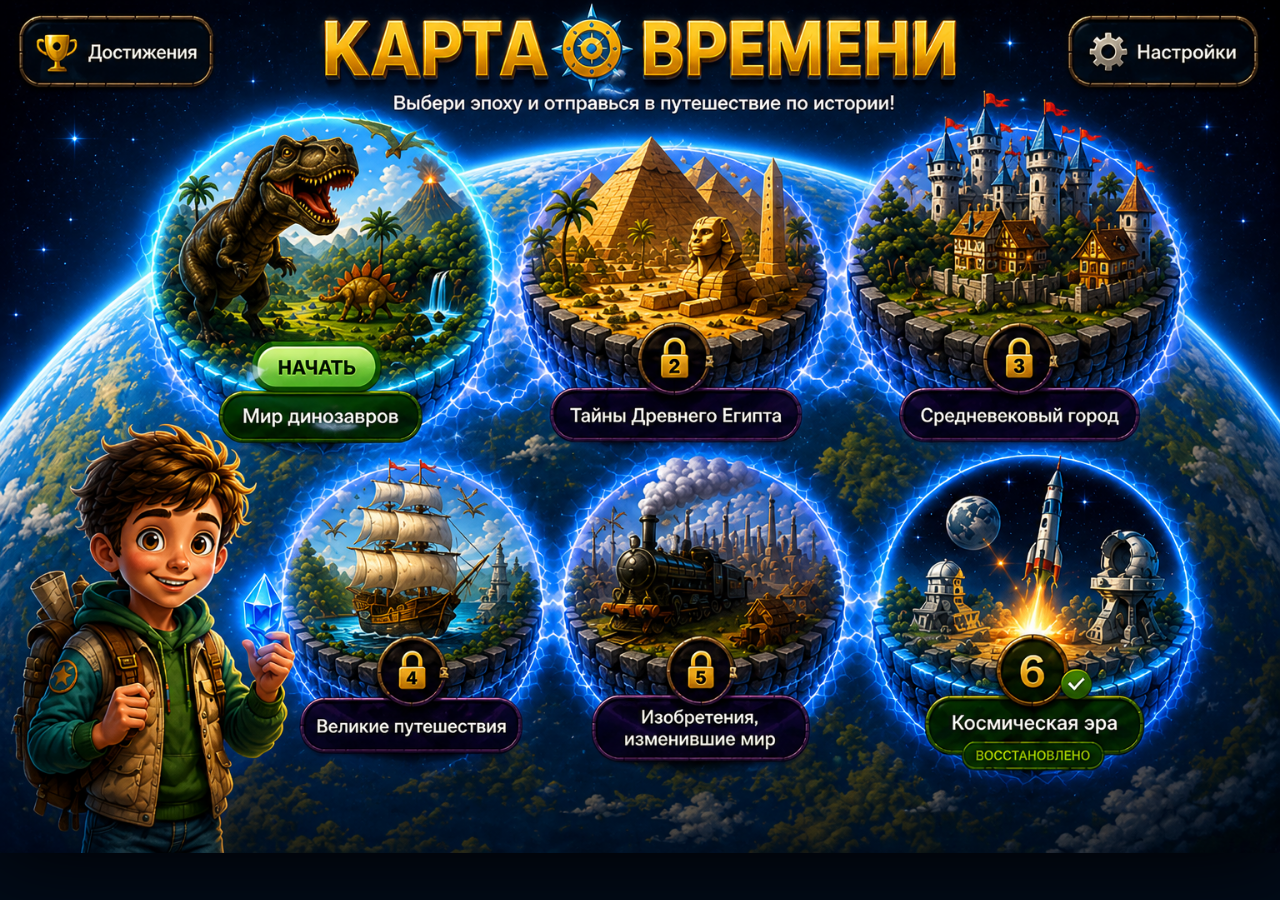
==== commit f6dd2b4c: "feat(egypt): finalize Ancient Egypt expedition Co-authored-by: Cursor <cursoragent@cursor.com>" ====
--- a/index.html
+++ b/index.html
@@ -3,51 +3,25 @@
 <head>
   <meta charset="UTF-8">
   <meta name="viewport" content="width=device-width, initial-scale=1.0">
-  <meta name="theme-color" content="#07122b">
-  <meta
-    name="description"
-    content="Образовательное путешествие по событиям Космической эры"
-  >
-  <title>Космическая эра — путешествие во времени</title>
-  <link rel="stylesheet" href="css/styles.css">
+  <meta name="theme-color" content="#020b18">
+  <title>Карта времени — экспедиции</title>
+  <link rel="stylesheet" href="css/map.css">
 </head>
 <body>
-  <div class="space-background" aria-hidden="true">
-    <span class="star-field star-field--near"></span>
-    <span class="star-field star-field--far"></span>
-    <span class="space-glow"></span>
-  </div>
-
-  <header class="topbar">
-    <a class="brand" href="#/" aria-label="На главный экран">
-      <span class="brand__mark" aria-hidden="true">⌁</span>
-      <span>
-        <strong>Хроносфера</strong>
-        <small>экспедиция в историю</small>
-      </span>
-    </a>
-    <div class="topbar__progress" id="header-progress" aria-live="polite"></div>
-  </header>
-
-  <main id="app" class="app" tabindex="-1"></main>
-
-  <footer class="footer">
-    <span>Прототип образовательной игры</span>
-    <button class="text-button" id="reset-progress" type="button">
-      Сбросить прогресс
-    </button>
-  </footer>
-
-  <div
-    class="toast"
-    id="toast"
-    role="status"
-    aria-live="polite"
-    aria-atomic="true"
-  ></div>
-
-  <script src="js/data.js"></script>
-  <script src="js/storage.js"></script>
-  <script src="js/app.js"></script>
+  <main class="world-map" aria-label="Карта времени">
+    <img class="world-map__art" src="assets/map-time-final.png" alt="Яркая Карта времени с юным исследователем и шестью эпохами">
+    <a class="hotspot hotspot--dino" href="dinosaurs.html" aria-label="Начать экспедицию Мир динозавров"><span>Мир динозавров</span></a>
+    <a class="hotspot hotspot--egypt" href="egypt.html" aria-label="Начать экспедицию Тайны Древнего Египта"><span>Тайны Древнего Египта</span></a>
+    <div class="hotspot hotspot--medieval locked" aria-label="Средневековый город — закрыто"></div>
+    <div class="hotspot hotspot--travel locked" aria-label="Великие путешествия — закрыто"></div>
+    <div class="hotspot hotspot--invent locked" aria-label="Изобретения, изменившие мир — закрыто"></div>
+    <a class="hotspot hotspot--space" href="cosmic.html" aria-label="Открыть Космическую эру"><span>Космическая эра</span></a>
+  </main>
+  <script>
+    (function(){
+      var done = localStorage.getItem('chronosphere-dino-complete') === '1';
+      if(done) document.body.classList.add('dino-complete');
+    })();
+  </script>
 </body>
 </html>
--- a/css/map.css
+++ b/css/map.css
@@ -0,0 +1,23 @@
+*{box-sizing:border-box}html,body{margin:0;width:100%;min-height:100%;background:#020b18}body{font-family:Inter,"Segoe UI",Arial,sans-serif;overflow-x:hidden}.world-map{position:relative;width:min(100vw,1536px);aspect-ratio:3/2;margin:0 auto;background:#020b18;overflow:hidden;box-shadow:0 0 80px #000}.world-map__art{position:absolute;inset:0;width:100%;height:100%;display:block;object-fit:contain;user-select:none;-webkit-user-drag:none}.hotspot{position:absolute;z-index:5;border-radius:50%;outline:none;text-decoration:none}.hotspot[href]{cursor:pointer}.hotspot[href]:hover,.hotspot[href]:focus-visible{box-shadow:0 0 0 5px rgba(112,255,210,.42),0 0 40px 18px rgba(48,206,255,.38);transform:scale(1.025)}.hotspot span{position:absolute;width:1px;height:1px;overflow:hidden;clip:rect(0 0 0 0);white-space:nowrap}.hotspot--dino{left:11.3%;top:14.2%;width:23.7%;height:28.5%}.hotspot--egypt{left:37.5%;top:16.7%;width:23.5%;height:27%}.hotspot--medieval{left:64.5%;top:15%;width:24%;height:29%}.hotspot--travel{left:11.5%;top:44.5%;width:24%;height:31%}.hotspot--invent{left:37.5%;top:45%;width:24%;height:31%}.hotspot--space{left:63.5%;top:44%;width:25%;height:32%}.fragment-badge{position:absolute;z-index:6;right:3.4%;top:5.8%;font-weight:900;font-size:clamp(12px,1.4vw,22px);color:#f3d4ff;text-shadow:0 2px 8px #000;pointer-events:none}.dino-complete .hotspot--dino{box-shadow:0 0 35px 12px rgba(107,255,120,.4)}@media(max-width:800px){body{overflow:auto}.world-map{width:1000px;max-width:none;transform-origin:top left}.fragment-badge{font-size:15px}}
+.hotspot--dino:after{content:"НАЧАТЬ";position:absolute;left:50%;bottom:2%;transform:translateX(-50%);padding:.5em 1.05em;border-radius:999px;background:linear-gradient(#b6ff75,#43c93d);color:#12320f;font-weight:1000;font-size:clamp(11px,1.15vw,18px);box-shadow:0 0 0 3px rgba(255,255,255,.75),0 0 28px rgba(93,255,93,.95);text-shadow:none;animation:dinoPulse 1.5s ease-in-out infinite;white-space:nowrap}.hotspot--dino:hover:after{transform:translateX(-50%) scale(1.08)}@keyframes dinoPulse{50%{box-shadow:0 0 0 6px rgba(255,255,255,.35),0 0 40px rgba(93,255,93,1)}}
+
+/* v155 — visible screen name: Карта времени (cover legacy baked title) */
+.map-title-override{
+  position:absolute;z-index:4;left:28.5%;top:1.6%;width:43%;height:10.5%;
+  display:flex;align-items:center;justify-content:center;
+  background:radial-gradient(ellipse at center,#071a39 0%,#031126 62%,rgba(2,11,24,.96) 100%);
+  color:#ffd34f;font-weight:1000;font-size:clamp(30px,4.8vw,74px);line-height:1;
+  letter-spacing:.025em;text-shadow:0 3px 0 #9a5b08,0 0 8px #fff2a6,0 0 22px #e7a928;
+  pointer-events:none;border-radius:20px;
+}
+
+/* v156 — use the approved generated Карта времени artwork directly. */
+.map-title-override{display:none!important}
+
+/* v157 — remove the obsolete Chronofragments counter baked into the old artwork. */
+.fragment-badge{display:none!important}
+.map-clean-cover{position:absolute;z-index:4;right:1.8%;top:1.2%;width:18.5%;height:9.2%;border-radius:22px;background:radial-gradient(ellipse at 50% 40%,#061b37 0%,#020b18 72%);box-shadow:0 0 28px rgba(20,83,145,.22);pointer-events:none}
+
+/* v158 — new clean generated Time Map already contains title, Start, Achievements and Settings. */
+.map-clean-cover{display:none!important}
+.hotspot--dino:after{display:none!important}
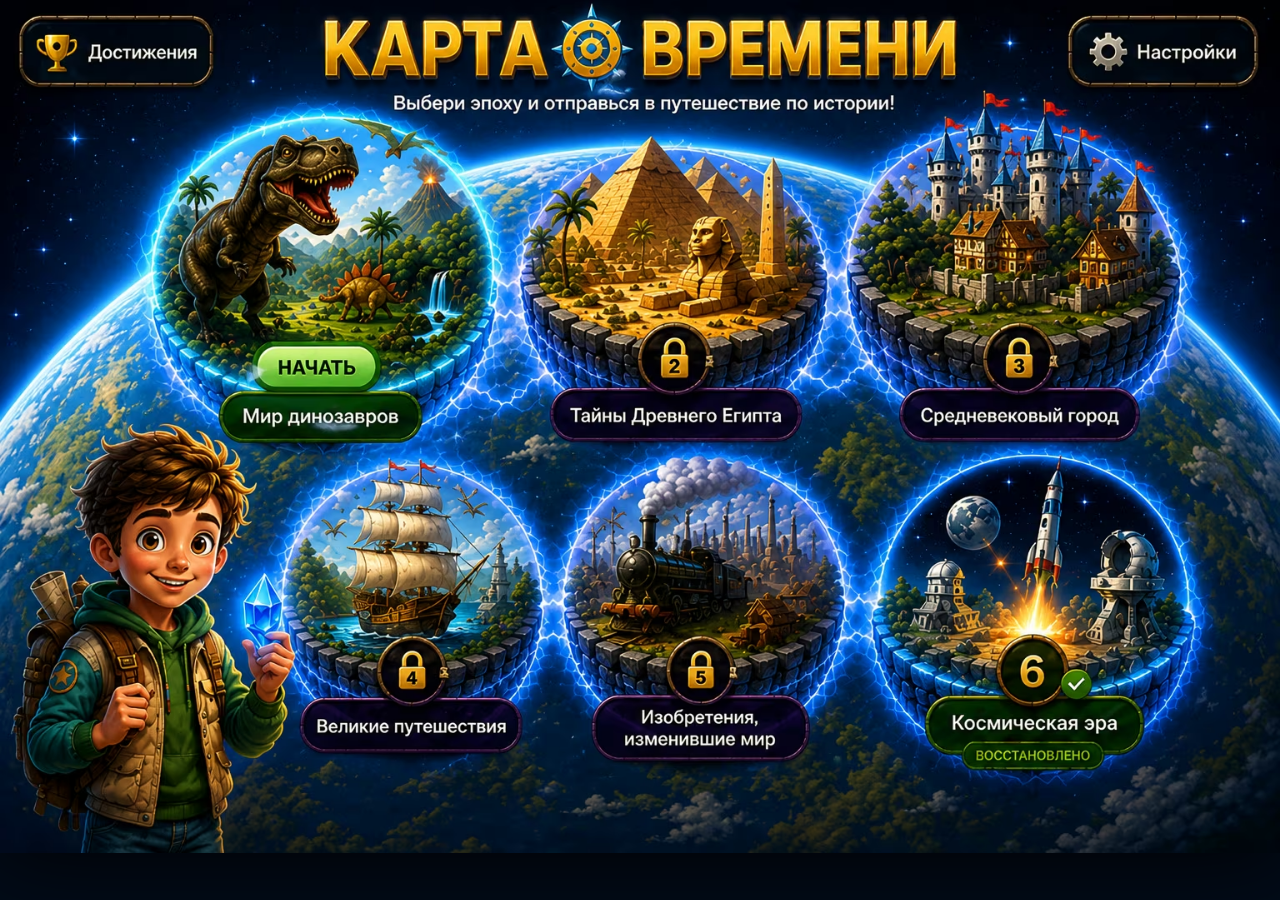
==== commit 852c51a8: "perf: optimize image delivery Co-authored-by: Cursor <cursoragent@cursor.com>" ====
--- a/index.html
+++ b/index.html
@@ -5,11 +5,17 @@
   <meta name="viewport" content="width=device-width, initial-scale=1.0">
   <meta name="theme-color" content="#020b18">
   <title>Карта времени — экспедиции</title>
+  <link rel="preload" as="image" href="assets/map-time-final.avif" type="image/avif">
   <link rel="stylesheet" href="css/map.css">
+  <link rel="stylesheet" href="css/media.css">
 </head>
 <body>
   <main class="world-map" aria-label="Карта времени">
-    <img class="world-map__art" src="assets/map-time-final.png" alt="Яркая Карта времени с юным исследователем и шестью эпохами">
+    <picture>
+      <source type="image/avif" srcset="assets/map-time-final.avif">
+      <source type="image/webp" srcset="assets/map-time-final.webp">
+      <img class="world-map__art" src="assets/map-time-final.png" alt="Яркая Карта времени с юным исследователем и шестью эпохами" fetchpriority="high" decoding="async">
+    </picture>
     <a class="hotspot hotspot--dino" href="dinosaurs.html" aria-label="Начать экспедицию Мир динозавров"><span>Мир динозавров</span></a>
     <a class="hotspot hotspot--egypt" href="egypt.html" aria-label="Начать экспедицию Тайны Древнего Египта"><span>Тайны Древнего Египта</span></a>
     <div class="hotspot hotspot--medieval locked" aria-label="Средневековый город — закрыто"></div>
--- a/css/media.css
+++ b/css/media.css
@@ -0,0 +1,83 @@
+/* Progressive image formats and picture wrappers. Layout of originals is unchanged. */
+.world-map picture {
+  position: absolute;
+  inset: 0;
+  display: block;
+  width: 100%;
+  height: 100%;
+}
+
+.order-card > picture,
+.final-story-card > picture {
+  min-height: 0;
+  flex: 1 1 auto;
+  display: block;
+  width: 100%;
+  height: 100%;
+}
+
+.order-card__image-wrap > picture,
+.static-1957-visual > picture,
+.answer-option__image > picture {
+  display: block;
+  width: 100%;
+  height: 100%;
+}
+
+.order-card__image-wrap img,
+.static-1957-visual img,
+.answer-option__image img,
+.final-story-card img {
+  width: 100%;
+  height: 100%;
+  display: block;
+}
+
+.static-1957-visual img {
+  object-fit: contain !important;
+  object-position: center center !important;
+}
+
+.guided-image-layer > picture {
+  position: absolute;
+  inset: 0;
+  display: block;
+  width: 100%;
+  height: 100%;
+}
+
+.history-scene > picture {
+  position: absolute;
+  inset: 0;
+  z-index: 0;
+  display: block;
+  width: 100%;
+  height: 100%;
+  pointer-events: none;
+}
+
+.reward-native > picture,
+.fossil-summary-stage > picture,
+.fossil-success--reveal > picture,
+.fossil-clue-image > picture,
+.approved-dino-card > picture {
+  display: block;
+  width: 100%;
+  height: 100%;
+}
+
+.reward-native > picture {
+  height: auto;
+}
+
+.fossil-success--reveal > picture {
+  width: 190px;
+  height: 118px;
+}
+
+.fossil-tray .drag-item picture {
+  display: block;
+  line-height: 0;
+  flex: 0 0 auto;
+}
+
